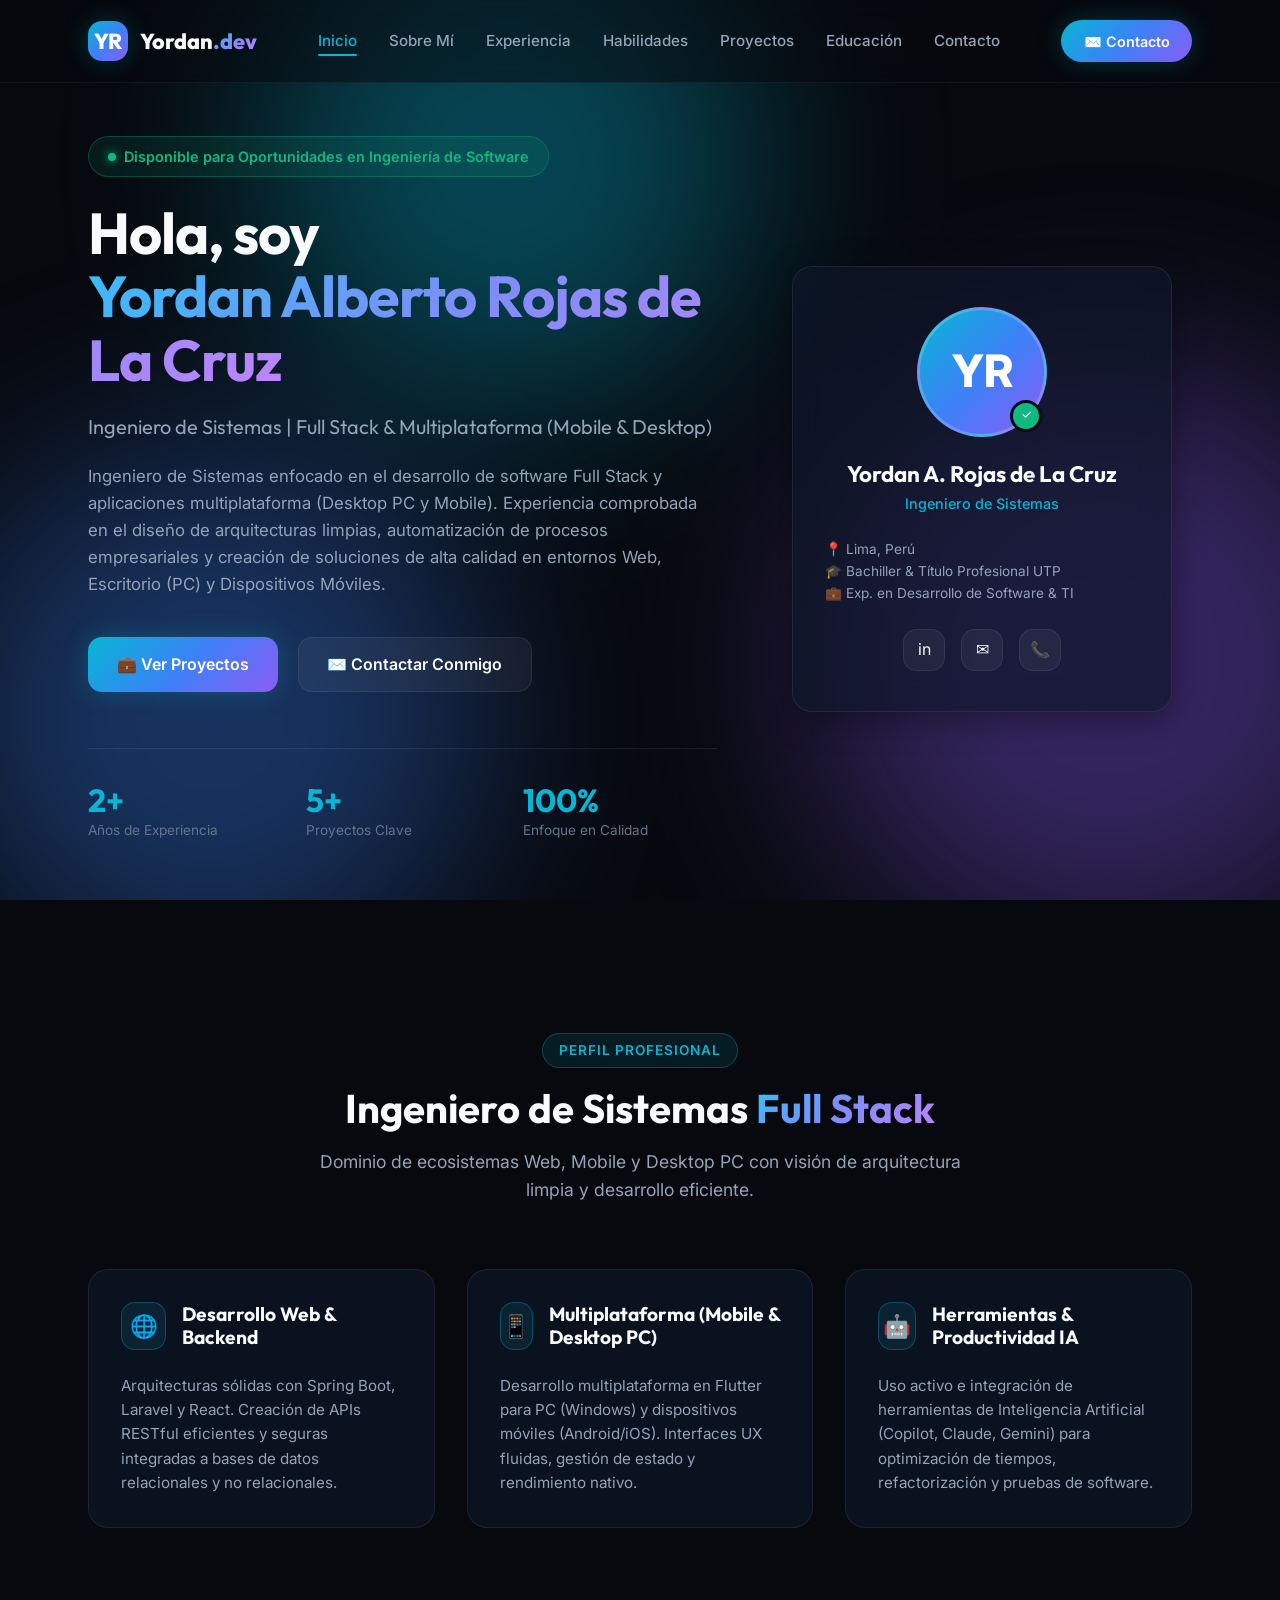
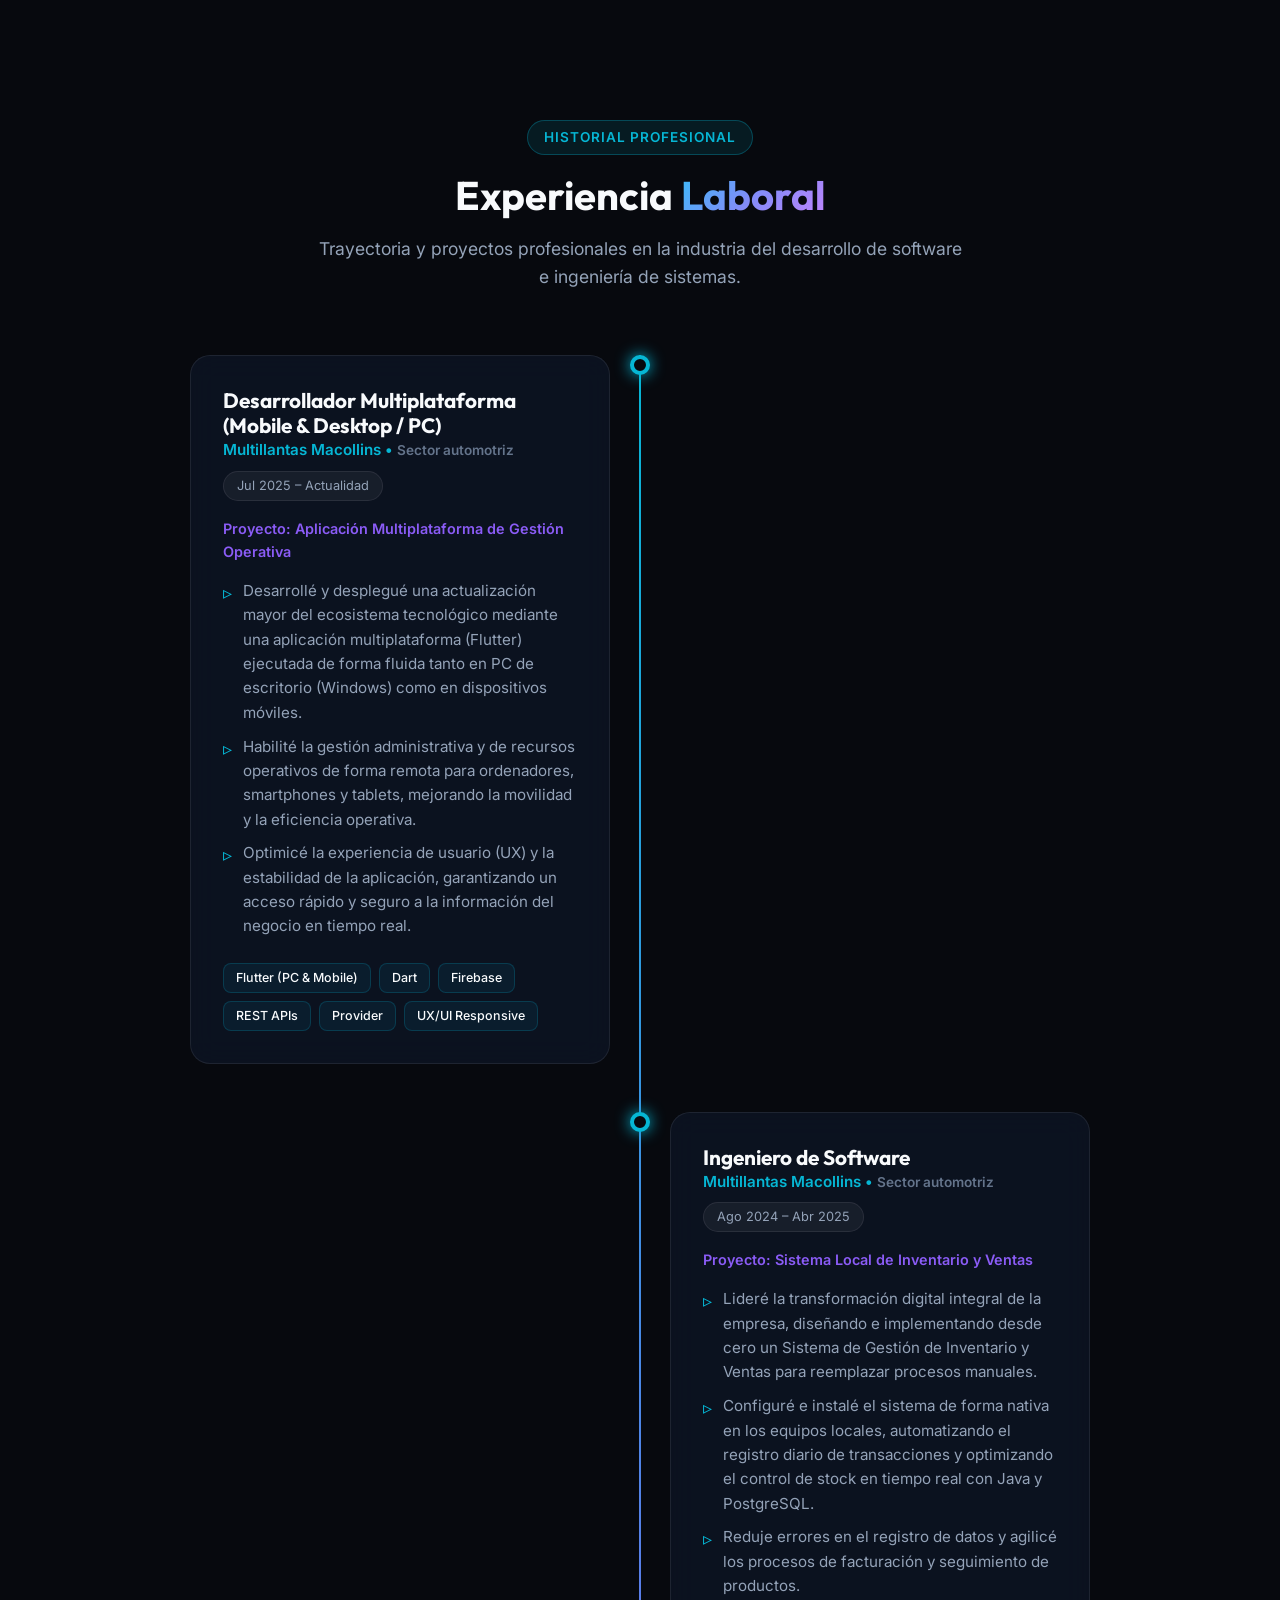
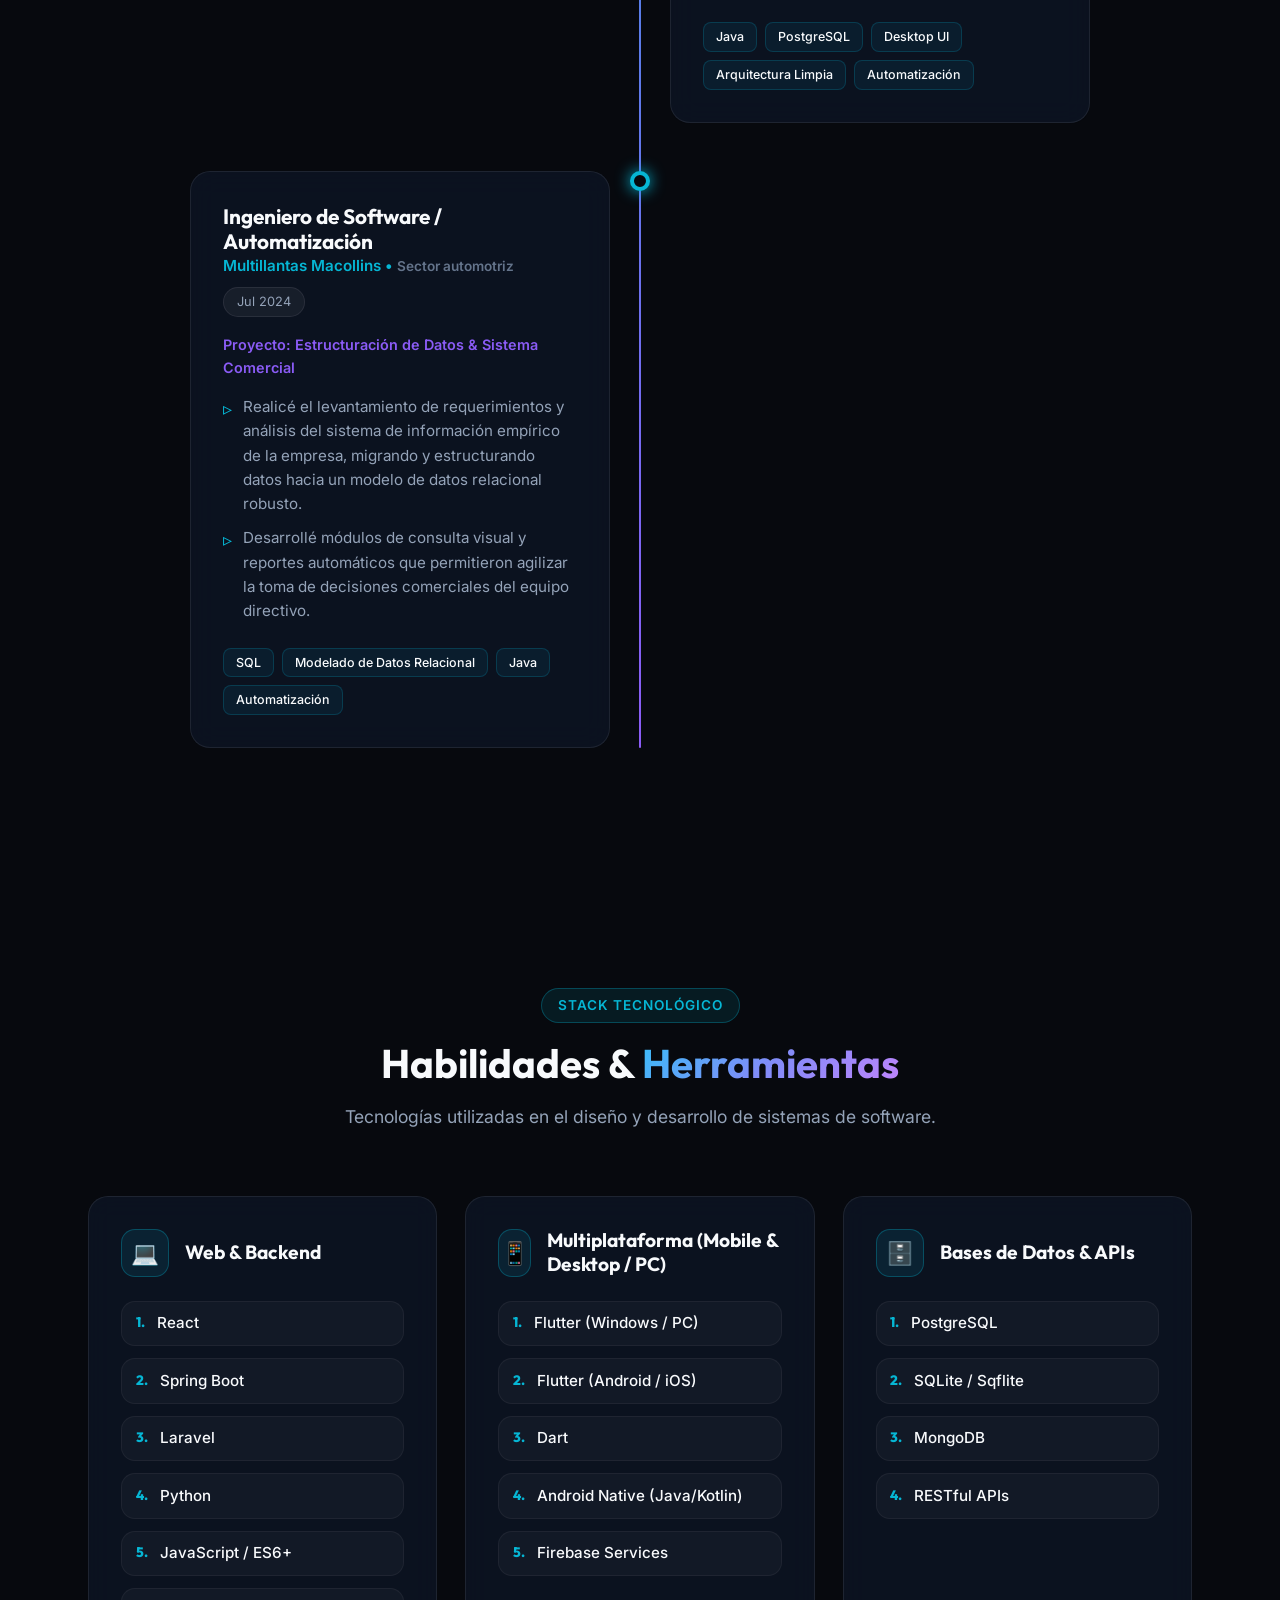
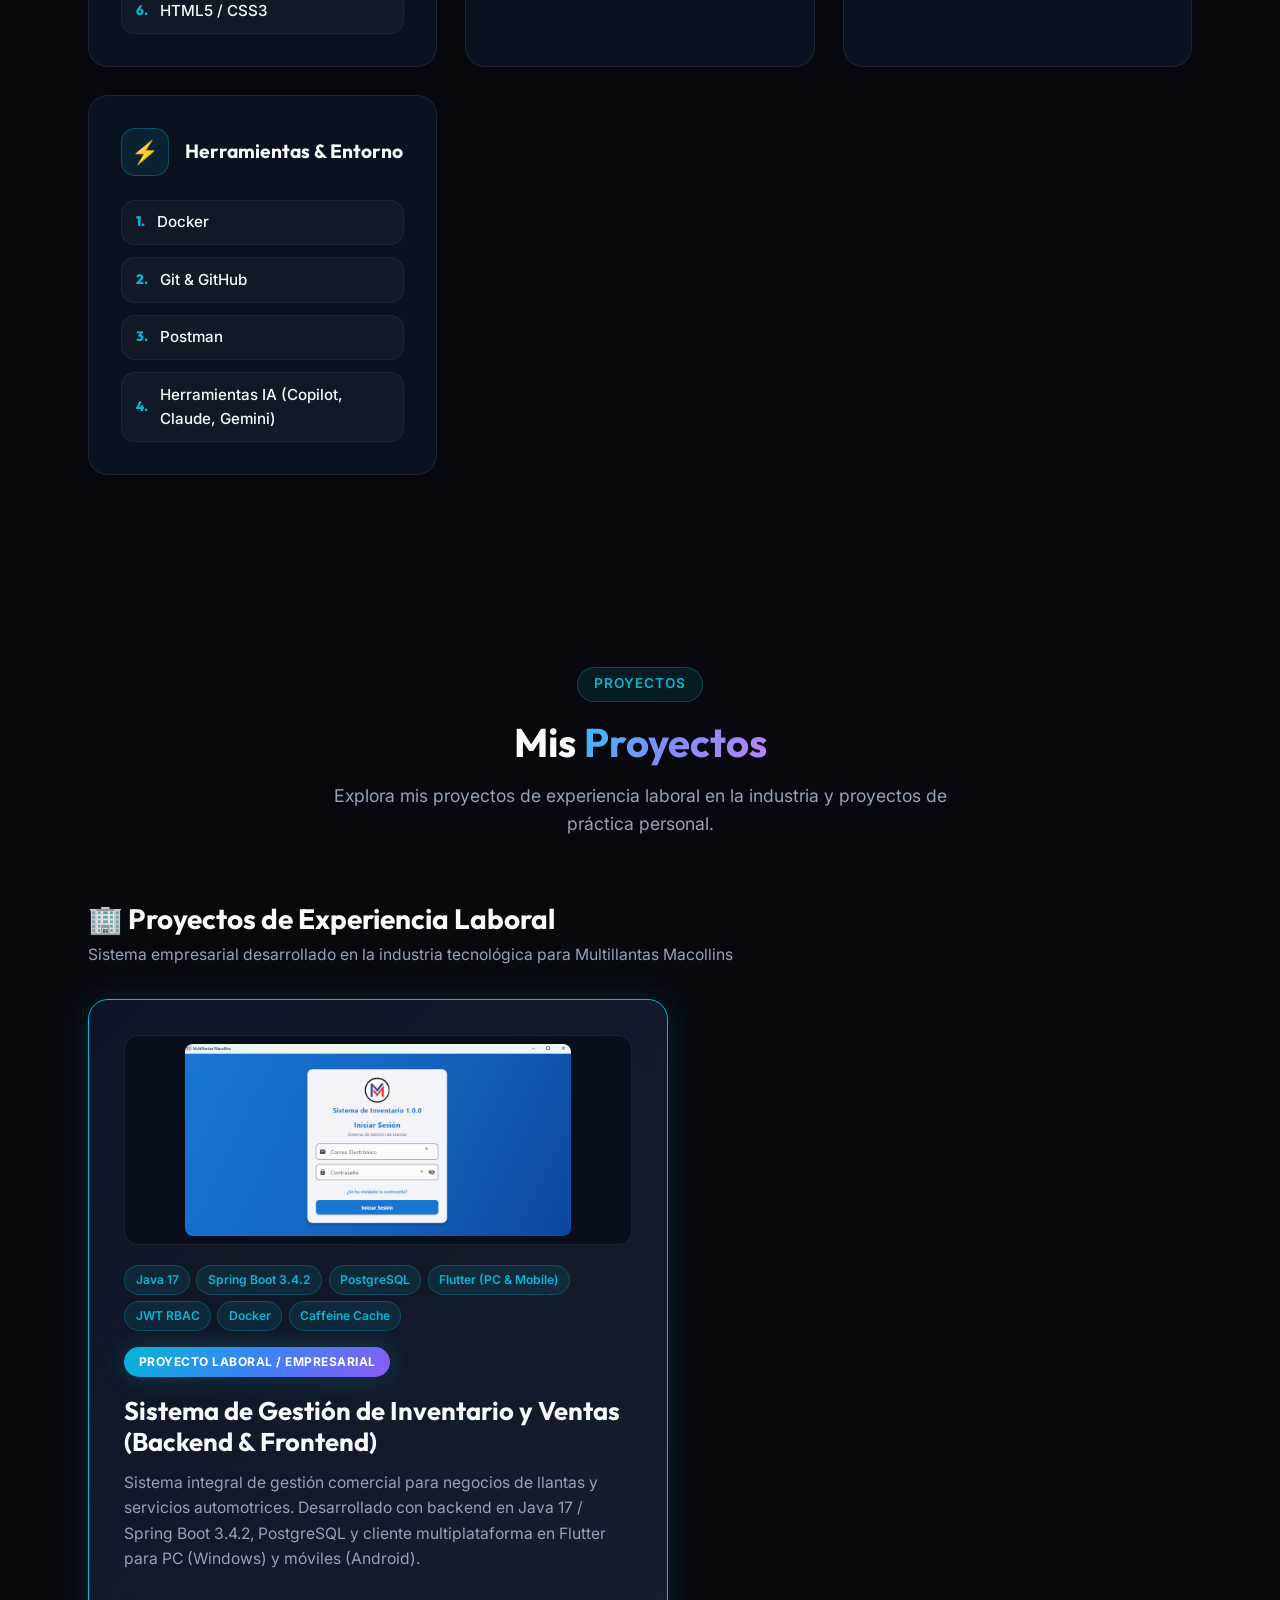
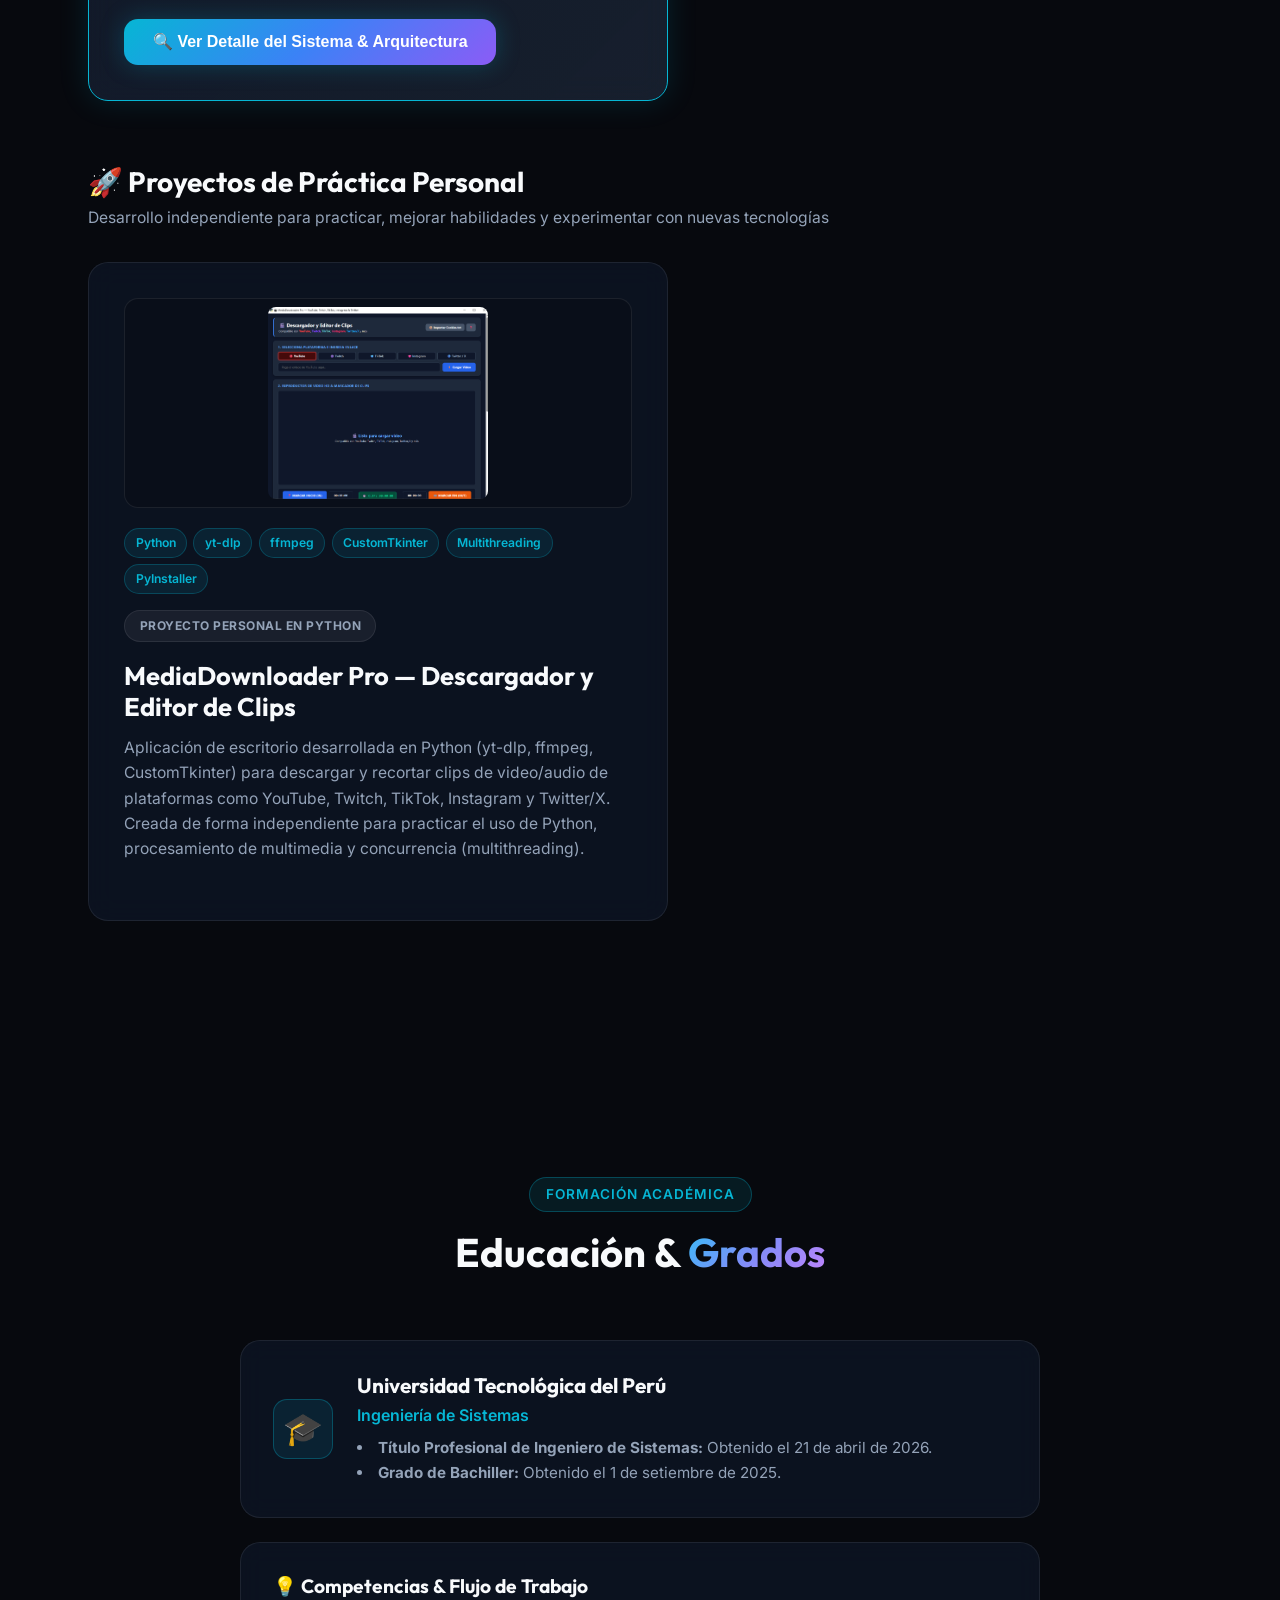
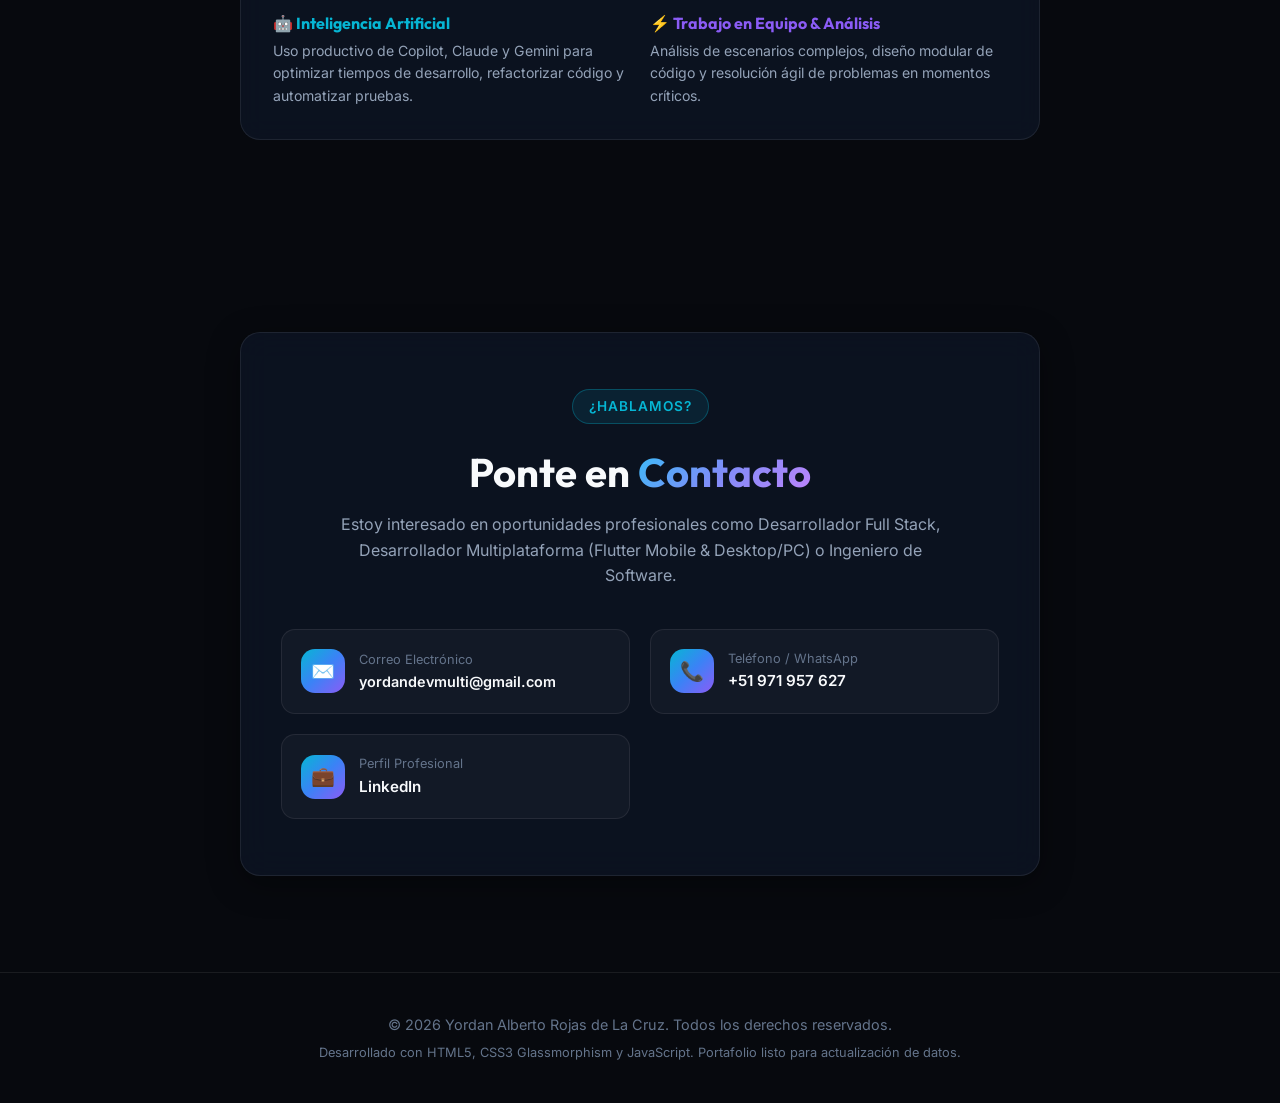
==== index.html @ 0dbc52a4 "Initial commit: Landing Page personal" ====
<!DOCTYPE html>
<html lang="es">
<head>
    <meta charset="UTF-8">
    <meta name="viewport" content="width=device-width, initial-scale=1.0">
    <title>Yordan Alberto Rojas de La Cruz | Ingeniero de Sistemas & Full Stack Multiplataforma</title>
    <meta name="description" content="Portafolio profesional de Yordan Alberto Rojas de La Cruz, Ingeniero de Sistemas especializado en desarrollo Web, Multiplataforma (Flutter PC & Mobile), Java/Spring Boot y React.">
    <meta name="keywords" content="Yordan Rojas, Ingeniero de Sistemas, Desarrollador Full Stack, Flutter Desktop, Flutter Mobile, Java, PostgreSQL, React, Perú">
    <meta name="author" content="Yordan Alberto Rojas de La Cruz">

    <!-- Open Graph SEO -->
    <meta property="og:title" content="Yordan Alberto Rojas de La Cruz | Portafolio Profesional">
    <meta property="og:description" content="Explora mis proyectos de desarrollo de software multiplataforma (Mobile & Desktop/PC) y sistemas web.">
    <meta property="og:type" content="website">

    <!-- Stylesheets & Fonts -->
    <link rel="stylesheet" href="css/styles.css">
</head>
<body>

    <!-- Ambient Glowing Background Orbs -->
    <div class="ambient-glow">
        <div class="glow-orb glow-orb-1"></div>
        <div class="glow-orb glow-orb-2"></div>
        <div class="glow-orb glow-orb-3"></div>
    </div>

    <!-- Navigation Header -->
    <nav class="navbar">
        <div class="container nav-container">
            <a href="#hero" class="logo">
                <div class="logo-badge">YR</div>
                <span>Yordan<span class="gradient-text">.dev</span></span>
            </a>

            <ul class="nav-links">
                <li><a href="#hero" class="nav-link active">Inicio</a></li>
                <li><a href="#about" class="nav-link">Sobre Mí</a></li>
                <li><a href="#experience" class="nav-link">Experiencia</a></li>
                <li><a href="#skills" class="nav-link">Habilidades</a></li>
                <li><a href="#projects" class="nav-link">Proyectos</a></li>
                <li><a href="#education" class="nav-link">Educación</a></li>
                <li><a href="#contact" class="nav-link">Contacto</a></li>
            </ul>

            <a href="#contact" class="nav-cta">
                ✉️ Contacto
            </a>

            <button class="nav-toggle" aria-label="Abrir Menú">☰</button>
        </div>
    </nav>

    <!-- HERO SECTION -->
    <section id="hero" class="hero">
        <div class="container hero-grid">
            <div class="hero-content">
                <div class="hero-badge">
                    <span class="pulse-dot"></span>
                    <span>Disponible para Oportunidades en Ingeniería de Software</span>
                </div>

                <h1 class="hero-title">
                    Hola, soy <br>
                    <span class="gradient-text" id="heroName">Yordan Alberto Rojas</span>
                </h1>

                <h2 class="hero-subtitle" id="heroTitle">
                    Ingeniero de Sistemas | Full Stack & Multiplataforma (Mobile & Desktop)
                </h2>

                <p id="heroAbout" style="color: var(--text-secondary); font-size: 1.05rem;">
                    Especializado en desarrollo Web, aplicaciones multiplataforma (Flutter PC & Móvil) y transformación digital.
                </p>

                <div class="hero-buttons">
                    <a href="#projects" class="btn btn-primary">
                        💼 Ver Proyectos
                    </a>
                    <a href="#contact" class="btn btn-secondary">
                        ✉️ Contactar Conmigo
                    </a>
                </div>

                <div class="hero-stats" id="heroStats">
                    <!-- Stats se renderizan dinámicamente con JS -->
                </div>
            </div>

            <div class="hero-visual">
                <div class="profile-card-glass">
                    <div class="avatar-wrapper">
                        <div class="avatar-img-placeholder">YR</div>
                        <div class="avatar-badge" title="Verificado">✓</div>
                    </div>
                    <h3>Yordan A. Rojas de La Cruz</h3>
                    <p>Ingeniero de Sistemas</p>
                    
                    <div style="font-size: 0.85rem; color: var(--text-secondary); margin-bottom: 1.5rem; text-align: left;">
                        📍 Lima, Perú<br>
                        🎓 Bachiller & Título Profesional UTP<br>
                        💼 Exp. en Desarrollo de Software & TI
                    </div>

                    <div class="social-links">
                        <a href="https://www.linkedin.com/in/yordan-rojas-de-la-cruz-15241015b" target="_blank" class="social-btn" title="LinkedIn">
                            in
                        </a>
                        <a href="mailto:yordandevmulti@gmail.com" class="social-btn" title="Enviar Email">
                            ✉
                        </a>
                        <a href="tel:+51971957627" class="social-btn" title="Llamar">
                            📞
                        </a>
                    </div>
                </div>
            </div>
        </div>
    </section>

    <!-- SOBRE MÍ SECTION -->
    <section id="about">
        <div class="container">
            <div class="section-header">
                <span class="section-tag">Perfil Profesional</span>
                <h2 class="section-title">Ingeniero de Sistemas <span class="gradient-text">Full Stack</span></h2>
                <p class="section-subtitle">
                    Dominio de ecosistemas Web, Mobile y Desktop PC con visión de arquitectura limpia y desarrollo eficiente.
                </p>
            </div>

            <div style="display: grid; grid-template-columns: repeat(auto-fit, minmax(300px, 1fr)); gap: 2rem; margin-top: 2rem;">
                <div class="skill-card">
                    <div class="skill-card-header">
                        <div class="skill-icon-box">🌐</div>
                        <h3>Desarrollo Web & Backend</h3>
                    </div>
                    <p style="color: var(--text-secondary); font-size: 0.95rem;">
                        Arquitecturas sólidas con Spring Boot, Laravel y React. Creación de APIs RESTful eficientes y seguras integradas a bases de datos relacionales y no relacionales.
                    </p>
                </div>

                <div class="skill-card">
                    <div class="skill-card-header">
                        <div class="skill-icon-box">📱</div>
                        <h3>Multiplataforma (Mobile & Desktop PC)</h3>
                    </div>
                    <p style="color: var(--text-secondary); font-size: 0.95rem;">
                        Desarrollo multiplataforma en Flutter para PC (Windows) y dispositivos móviles (Android/iOS). Interfaces UX fluidas, gestión de estado y rendimiento nativo.
                    </p>
                </div>

                <div class="skill-card">
                    <div class="skill-card-header">
                        <div class="skill-icon-box">🤖</div>
                        <h3>Herramientas & Productividad IA</h3>
                    </div>
                    <p style="color: var(--text-secondary); font-size: 0.95rem;">
                        Uso activo e integración de herramientas de Inteligencia Artificial (Copilot, Claude, Gemini) para optimización de tiempos, refactorización y pruebas de software.
                    </p>
                </div>
            </div>
        </div>
    </section>

    <!-- EXPERIENCIA LABORAL (TIMELINE) -->
    <section id="experience">
        <div class="container">
            <div class="section-header">
                <span class="section-tag">Historial Profesional</span>
                <h2 class="section-title">Experiencia <span class="gradient-text">Laboral</span></h2>
                <p class="section-subtitle">
                    Trayectoria y proyectos profesionales en la industria del desarrollo de software e ingeniería de sistemas.
                </p>
            </div>

            <div class="timeline" id="experienceTimeline">
                <!-- Se renderiza dinámicamente desde js/portfolio-data.js -->
            </div>
        </div>
    </section>

    <!-- HABILIDADES TÉCNICAS -->
    <section id="skills">
        <div class="container">
            <div class="section-header">
                <span class="section-tag">Stack Tecnológico</span>
                <h2 class="section-title">Habilidades & <span class="gradient-text">Herramientas</span></h2>
                <p class="section-subtitle">
                    Tecnologías utilizadas en el diseño y desarrollo de sistemas de software.
                </p>
            </div>

            <div class="skills-grid" id="skillsGrid">
                <!-- Se renderizan dinámicamente con JS -->
            </div>
        </div>
    </section>

    <!-- PROYECTOS SECTION -->
    <section id="projects">
        <div class="container">
            <div class="section-header">
                <span class="section-tag">Proyectos</span>
                <h2 class="section-title">Mis <span class="gradient-text">Proyectos</span></h2>
                <p class="section-subtitle">
                    Explora mis proyectos de experiencia laboral en la industria y proyectos de práctica personal.
                </p>
            </div>

            <div id="projectsContainer">
                <!-- Se renderizan dinámicamente proyectos Laborales y Personales por categoría con JS -->
            </div>
        </div>
    </section>

    <!-- EDUCACIÓN SECTION -->
    <section id="education">
        <div class="container">
            <div class="section-header">
                <span class="section-tag">Formación Académica</span>
                <h2 class="section-title">Educación & <span class="gradient-text">Grados</span></h2>
            </div>

            <div style="max-width: 800px; margin: 0 auto; display: flex; flex-direction: column; gap: 1.5rem;">
                <div class="skill-card" style="display: flex; gap: 1.5rem; align-items: center; flex-wrap: wrap;">
                    <div class="skill-icon-box" style="font-size: 2rem; width: 60px; height: 60px;">🎓</div>
                    <div style="flex: 1;">
                        <h3 style="font-size: 1.3rem; margin-bottom: 0.3rem;">Universidad Tecnológica del Perú</h3>
                        <div style="color: var(--accent-cyan); font-weight: 600; margin-bottom: 0.5rem;">Ingeniería de Sistemas</div>
                        <ul style="color: var(--text-secondary); font-size: 0.95rem; list-style-position: inside;">
                            <li><strong>Título Profesional de Ingeniero de Sistemas:</strong> Obtenido el 21 de abril de 2026.</li>
                            <li><strong>Grado de Bachiller:</strong> Obtenido el 1 de setiembre de 2025.</li>
                        </ul>
                    </div>
                </div>

                <div class="skill-card">
                    <h3 style="font-size: 1.2rem; margin-bottom: 1rem;">💡 Competencias & Flujo de Trabajo</h3>
                    <div style="display: grid; grid-template-columns: repeat(auto-fit, minmax(240px, 1fr)); gap: 1.25rem;">
                        <div>
                            <h4 style="color: var(--accent-cyan); margin-bottom: 0.4rem;">🤖 Inteligencia Artificial</h4>
                            <p style="font-size: 0.88rem; color: var(--text-secondary);">Uso productivo de Copilot, Claude y Gemini para optimizar tiempos de desarrollo, refactorizar código y automatizar pruebas.</p>
                        </div>
                        <div>
                            <h4 style="color: var(--accent-purple); margin-bottom: 0.4rem;">⚡ Trabajo en Equipo & Análisis</h4>
                            <p style="font-size: 0.88rem; color: var(--text-secondary);">Análisis de escenarios complejos, diseño modular de código y resolución ágil de problemas en momentos críticos.</p>
                        </div>
                    </div>
                </div>
            </div>
        </div>
    </section>

    <!-- CONTACTO SECTION -->
    <section id="contact">
        <div class="container">
            <div class="contact-card-glass">
                <span class="section-tag">¿Hablamos?</span>
                <h2 class="section-title" style="margin-top: 0.5rem;">Ponte en <span class="gradient-text">Contacto</span></h2>
                <p style="color: var(--text-secondary); max-width: 600px; margin: 1rem auto 0;">
                    Estoy interesado en oportunidades profesionales como Desarrollador Full Stack, Desarrollador Multiplataforma (Flutter Mobile & Desktop/PC) o Ingeniero de Software.
                </p>

                <div class="contact-links-grid">
                    <a href="mailto:yordandevmulti@gmail.com" class="contact-item-btn">
                        <div class="contact-icon-wrapper">✉️</div>
                        <div style="text-align: left; min-width: 0;">
                            <div style="font-size: 0.8rem; color: var(--text-muted);">Correo Electrónico</div>
                            <div style="font-size: 0.9rem; font-weight: 600; overflow: hidden; text-overflow: ellipsis; white-space: nowrap;">yordandevmulti@gmail.com</div>
                        </div>
                    </a>

                    <a href="tel:+51971957627" class="contact-item-btn">
                        <div class="contact-icon-wrapper">📞</div>
                        <div style="text-align: left; min-width: 0;">
                            <div style="font-size: 0.8rem; color: var(--text-muted);">Teléfono / WhatsApp</div>
                            <div style="font-size: 0.95rem; font-weight: 600;">+51 971 957 627</div>
                        </div>
                    </a>

                    <a href="https://www.linkedin.com/in/yordan-rojas-de-la-cruz-15241015b" target="_blank" class="contact-item-btn">
                        <div class="contact-icon-wrapper">💼</div>
                        <div style="text-align: left; min-width: 0;">
                            <div style="font-size: 0.8rem; color: var(--text-muted);">Perfil Profesional</div>
                            <div style="font-size: 0.95rem; font-weight: 600;">LinkedIn</div>
                        </div>
                    </a>
                </div>
            </div>
        </div>
    </section>

    <!-- FOOTER -->
    <footer class="footer">
        <div class="container">
            <p>© 2026 Yordan Alberto Rojas de La Cruz. Todos los derechos reservados.</p>
            <p style="font-size: 0.8rem; margin-top: 0.4rem; color: var(--text-muted);">
                Desarrollado con HTML5, CSS3 Glassmorphism y JavaScript. Portafolio listo para actualización de datos.
            </p>
        </div>
    </footer>


    <!-- MODAL DE DETALLE TÉCNICO & ARQUITECTURA DEL PROYECTO LABORAL -->
    <div class="demo-overlay" id="projectDetailOverlay">
        <div class="demo-modal-container" style="max-width: 1150px;">
            <div class="demo-modal-header">
                <div class="demo-modal-title">
                    <span style="font-size: 1.5rem;">🛞</span>
                    <div>
                        <h3>Multillantas Macollins — Sistema de Inventario y Ventas</h3>
                        <div style="font-size: 0.8rem; color: var(--text-secondary);">Backend Java 17 / Spring Boot 3.4.2 & Cliente Multiplataforma Flutter (PC & Mobile)</div>
                    </div>
                </div>
                <button class="demo-close-btn" onclick="closeProjectDetailModal()" title="Cerrar Detalle">✕</button>
            </div>

            <div class="demo-modal-body" style="gap: 2rem;">
                <!-- Imagen Principal del Dashboard del Sistema -->
                <div style="border-radius: var(--radius-md); overflow: hidden; border: 1px solid var(--border-color-glow); height: 380px; background: rgba(10, 15, 26, 0.95); display: flex; align-items: center; justify-content: center; padding: 0.5rem;">
                    <img src="img/llantas-dashboard.png" alt="Catálogo de Productos y Dashboard Multillantas Macollins" style="max-width: 100%; max-height: 100%; width: auto; height: auto; object-fit: contain; border-radius: var(--radius-sm);">
                </div>

                <div style="display: grid; grid-template-columns: repeat(auto-fit, minmax(320px, 1fr)); gap: 1.5rem;">
                    <!-- Columna Backend -->
                    <div style="background: rgba(30, 41, 59, 0.4); border: 1px solid var(--border-color); padding: 1.5rem; border-radius: var(--radius-md);">
                        <h4 style="color: var(--accent-cyan); font-size: 1.15rem; margin-bottom: 0.75rem; display: flex; align-items: center; gap: 0.5rem;">
                            ⚙️ Backend REST API (Java 17 & Spring Boot 3.4.2)
                        </h4>
                        <ul style="color: var(--text-secondary); font-size: 0.9rem; display: flex; flex-direction: column; gap: 0.6rem; list-style-position: inside;">
                            <li><strong>Arquitectura en Capas:</strong> Controller, Service (@Transactional), Repository (JpaRepository), Models JPA y DTOs seguros.</li>
                            <li><strong>Seguridad & RBAC:</strong> JWT Access/Refresh Tokens, BCrypt, StrictHttpFirewall y matriz de roles (DUEÑO, ADMIN, ALMACENERO, VENDEDOR).</li>
                            <li><strong>Caché & Performance:</strong> Caffeine Cache en memoria para catálogos de alto tráfico.</li>
                            <li><strong>Servicios Integrados:</strong> Impresión de reportes PDF en tiempo real (OpenPDF), generación de QR (ZXing) y notificaciones Firebase Admin SDK.</li>
                        </ul>
                    </div>

                    <!-- Columna Frontend -->
                    <div style="background: rgba(30, 41, 59, 0.4); border: 1px solid var(--border-color); padding: 1.5rem; border-radius: var(--radius-md);">
                        <h4 style="color: var(--accent-purple); font-size: 1.15rem; margin-bottom: 0.75rem; display: flex; align-items: center; gap: 0.5rem;">
                            📱 Cliente Multiplataforma (Flutter PC Desktop & Android)
                        </h4>
                        <ul style="color: var(--text-secondary); font-size: 0.9rem; display: flex; flex-direction: column; gap: 0.6rem; list-style-position: inside;">
                            <li><strong>Gestión Offline Sync:</strong> OfflineHttpClient & SyncService para registrar transacciones sin conexión y sincronizar en segundo plano.</li>
                            <li><strong>Seguridad en Cliente:</strong> Encriptación AES-256 con FlutterSecureStorage para tokens JWT.</li>
                            <li><strong>Auto Logout:</strong> SessionTimeoutWrapper para cierre automático por inactividad.</li>
                            <li><strong>Soporte Desktop PC:</strong> WindowManager configurado para pantalla inicial estandarizada de 1280x720 en Windows PC.</li>
                        </ul>
                    </div>
                </div>
            </div>
        </div>
    </div>

    <!-- Scripts -->
    <script src="js/portfolio-data.js"></script>
    <script src="js/app.js"></script>
</body>
</html>
---- css/styles.css ----
/* ==========================================================================
   PORTFOLIO DESIGN SYSTEM & STYLES - YORDAN ROJAS DE LA CRUZ
   Estética: Dark Glassmorphic Premium, Neon Cyan/Blue Accents, Dynamic Micro-animations
   ========================================================================== */

@import url('https://fonts.googleapis.com/css2?family=Inter:wght@300;400;500;600;700&family=Outfit:wght@400;500;600;700;800&display=swap');

:root {
    /* Color Palette */
    --bg-dark: #07090E;
    --bg-card: rgba(15, 23, 42, 0.65);
    --bg-card-hover: rgba(30, 41, 59, 0.8);
    --bg-modal: #0F172A;
    --border-color: rgba(255, 255, 255, 0.08);
    --border-color-glow: rgba(6, 182, 212, 0.4);

    --text-primary: #F8FAFC;
    --text-secondary: #94A3B8;
    --text-muted: #64748B;

    --accent-cyan: #06B6D4;
    --accent-blue: #3B82F6;
    --accent-purple: #8B5CF6;
    --accent-emerald: #10B981;
    --accent-amber: #F59E0B;
    --accent-rose: #EF4444;

    --gradient-primary: linear-gradient(135deg, #06B6D4 0%, #3B82F6 50%, #8B5CF6 100%);
    --gradient-text: linear-gradient(135deg, #38BDF8 0%, #818CF8 50%, #C084FC 100%);
    --gradient-card: linear-gradient(180deg, rgba(30, 41, 59, 0.4) 0%, rgba(15, 23, 42, 0.6) 100%);
    --gradient-glow: radial-gradient(circle, rgba(6, 182, 212, 0.15) 0%, rgba(0, 0, 0, 0) 70%);

    --shadow-glass: 0 8px 32px 0 rgba(0, 0, 0, 0.37);
    --shadow-glow: 0 0 25px rgba(6, 182, 212, 0.25);

    --radius-sm: 8px;
    --radius-md: 14px;
    --radius-lg: 20px;
    --radius-full: 9999px;

    --font-heading: 'Outfit', sans-serif;
    --font-body: 'Inter', sans-serif;

    --transition-fast: 0.2s ease;
    --transition-normal: 0.3s cubic-bezier(0.4, 0, 0.2, 1);
}

/* Reset & Global Base */
*, *::before, *::after {
    box-sizing: border-box;
    margin: 0;
    padding: 0;
}

html {
    scroll-behavior: smooth;
    font-size: 16px;
}

body {
    background-color: var(--bg-dark);
    color: var(--text-primary);
    font-family: var(--font-body);
    line-height: 1.6;
    overflow-x: hidden;
    position: relative;
}

/* Background Ambient Orbs */
.ambient-glow {
    position: fixed;
    top: 0;
    left: 0;
    width: 100vw;
    height: 100vh;
    pointer-events: none;
    z-index: -1;
    overflow: hidden;
}

.glow-orb {
    position: absolute;
    border-radius: 50%;
    filter: blur(100px);
    opacity: 0.35;
    animation: floatOrb 18s ease-in-out infinite alternate;
}

.glow-orb-1 {
    top: -10%;
    left: 20%;
    width: 500px;
    height: 500px;
    background: var(--accent-cyan);
}

.glow-orb-2 {
    top: 40%;
    right: -10%;
    width: 600px;
    height: 600px;
    background: var(--accent-purple);
    animation-delay: -5s;
}

.glow-orb-3 {
    bottom: -10%;
    left: -5%;
    width: 550px;
    height: 550px;
    background: var(--accent-blue);
    animation-delay: -10s;
}

@keyframes floatOrb {
    0% { transform: translate(0, 0) scale(1); }
    50% { transform: translate(40px, 60px) scale(1.1); }
    100% { transform: translate(-30px, -40px) scale(0.95); }
}

/* Typography Helpers */
h1, h2, h3, h4, h5, h6 {
    font-family: var(--font-heading);
    font-weight: 700;
    line-height: 1.2;
    color: var(--text-primary);
}

.gradient-text {
    background: var(--gradient-text);
    -webkit-background-clip: text;
    -webkit-text-fill-color: transparent;
    background-clip: text;
}

/* Container & Layout */
.container {
    width: 90%;
    max-width: 1200px;
    margin: 0 auto;
    padding: 0 1.5rem;
}

section {
    padding: 6rem 0;
    position: relative;
}

.section-header {
    text-align: center;
    margin-bottom: 4rem;
}

.section-tag {
    display: inline-flex;
    align-items: center;
    gap: 0.5rem;
    padding: 0.35rem 1rem;
    border-radius: var(--radius-full);
    background: rgba(6, 182, 212, 0.1);
    border: 1px solid rgba(6, 182, 212, 0.3);
    color: var(--accent-cyan);
    font-size: 0.85rem;
    font-weight: 600;
    text-transform: uppercase;
    letter-spacing: 1px;
    margin-bottom: 1rem;
}

.section-title {
    font-size: 2.5rem;
    margin-bottom: 1rem;
}

.section-subtitle {
    color: var(--text-secondary);
    font-size: 1.1rem;
    max-width: 650px;
    margin: 0 auto;
}

/* Header & Navigation Bar */
.navbar {
    position: fixed;
    top: 0;
    left: 0;
    width: 100%;
    z-index: 1000;
    padding: 1.25rem 0;
    transition: var(--transition-normal);
    background: rgba(7, 9, 14, 0.5);
    backdrop-filter: blur(12px);
    -webkit-backdrop-filter: blur(12px);
    border-bottom: 1px solid rgba(255, 255, 255, 0.05);
}

.navbar.scrolled {
    padding: 0.85rem 0;
    background: rgba(7, 9, 14, 0.9);
    border-bottom-color: var(--border-color-glow);
    box-shadow: 0 4px 20px rgba(0, 0, 0, 0.4);
}

.nav-container {
    display: flex;
    justify-content: space-between;
    align-items: center;
}

.logo {
    display: flex;
    align-items: center;
    gap: 0.75rem;
    text-decoration: none;
    font-family: var(--font-heading);
    font-weight: 800;
    font-size: 1.35rem;
    color: var(--text-primary);
}

.logo-badge {
    width: 40px;
    height: 40px;
    border-radius: var(--radius-md);
    background: var(--gradient-primary);
    display: flex;
    align-items: center;
    justify-content: center;
    color: #fff;
    font-weight: 800;
    box-shadow: var(--shadow-glow);
}

.nav-links {
    display: flex;
    gap: 2rem;
    list-style: none;
    align-items: center;
}

.nav-link {
    color: var(--text-secondary);
    text-decoration: none;
    font-weight: 500;
    font-size: 0.95rem;
    transition: var(--transition-fast);
    position: relative;
}

.nav-link:hover, .nav-link.active {
    color: var(--accent-cyan);
}

.nav-link::after {
    content: '';
    position: absolute;
    bottom: -6px;
    left: 0;
    width: 0;
    height: 2px;
    background: var(--accent-cyan);
    transition: var(--transition-fast);
    border-radius: var(--radius-full);
}

.nav-link:hover::after, .nav-link.active::after {
    width: 100%;
}

.nav-cta {
    padding: 0.6rem 1.4rem;
    border-radius: var(--radius-full);
    background: var(--gradient-primary);
    color: #fff;
    font-weight: 600;
    font-size: 0.9rem;
    text-decoration: none;
    box-shadow: var(--shadow-glow);
    transition: var(--transition-normal);
}

.nav-cta:hover {
    transform: translateY(-2px);
    box-shadow: 0 0 30px rgba(6, 182, 212, 0.45);
}

.nav-toggle {
    display: none;
    background: none;
    border: none;
    color: var(--text-primary);
    font-size: 1.5rem;
    cursor: pointer;
}

/* HERO SECTION */
.hero {
    min-height: 100vh;
    padding-top: 8.5rem;
    display: flex;
    align-items: center;
}

.hero-grid {
    display: grid;
    grid-template-columns: 1.2fr 0.8fr;
    gap: 3.5rem;
    align-items: center;
}

.hero-content {
    display: flex;
    flex-direction: column;
    gap: 1.5rem;
}

.hero-badge {
    display: inline-flex;
    align-items: center;
    gap: 0.5rem;
    padding: 0.5rem 1.2rem;
    border-radius: var(--radius-full);
    background: rgba(16, 185, 129, 0.1);
    border: 1px solid rgba(16, 185, 129, 0.3);
    color: var(--accent-emerald);
    font-size: 0.9rem;
    font-weight: 600;
    width: fit-content;
}

.pulse-dot {
    width: 8px;
    height: 8px;
    border-radius: 50%;
    background: var(--accent-emerald);
    box-shadow: 0 0 10px var(--accent-emerald);
    animation: pulse 2s infinite;
}

@keyframes pulse {
    0% { transform: scale(0.95); opacity: 0.7; }
    50% { transform: scale(1.3); opacity: 1; }
    100% { transform: scale(0.95); opacity: 0.7; }
}

.hero-title {
    font-size: 3.6rem;
    line-height: 1.1;
    letter-spacing: -1px;
}

.hero-subtitle {
    font-size: 1.25rem;
    color: var(--text-secondary);
    font-weight: 400;
}

.hero-buttons {
    display: flex;
    gap: 1.25rem;
    margin-top: 1rem;
    flex-wrap: wrap;
}

.btn {
    display: inline-flex;
    align-items: center;
    gap: 0.6rem;
    padding: 0.85rem 1.8rem;
    border-radius: var(--radius-md);
    font-weight: 600;
    font-size: 1rem;
    text-decoration: none;
    cursor: pointer;
    transition: var(--transition-normal);
    border: none;
}

.btn-primary {
    background: var(--gradient-primary);
    color: #fff;
    box-shadow: var(--shadow-glow);
}

.btn-primary:hover {
    transform: translateY(-3px);
    box-shadow: 0 0 35px rgba(6, 182, 212, 0.5);
}

.btn-secondary {
    background: rgba(255, 255, 255, 0.05);
    color: var(--text-primary);
    border: 1px solid var(--border-color);
    backdrop-filter: blur(10px);
}

.btn-secondary:hover {
    background: rgba(255, 255, 255, 0.1);
    border-color: var(--accent-cyan);
    color: var(--accent-cyan);
    transform: translateY(-3px);
}

.hero-stats {
    display: grid;
    grid-template-columns: repeat(3, 1fr);
    gap: 1.5rem;
    margin-top: 2rem;
    padding-top: 2rem;
    border-top: 1px solid var(--border-color);
}

.stat-item h3 {
    font-size: 2rem;
    color: var(--accent-cyan);
}

.stat-item p {
    font-size: 0.85rem;
    color: var(--text-muted);
}

.hero-visual {
    position: relative;
    display: flex;
    justify-content: center;
    align-items: center;
}

.profile-card-glass {
    position: relative;
    width: 100%;
    max-width: 380px;
    padding: 2.5rem 2rem;
    background: var(--bg-card);
    border: 1px solid var(--border-color);
    backdrop-filter: blur(16px);
    border-radius: var(--radius-lg);
    box-shadow: var(--shadow-glass);
    text-align: center;
    transition: var(--transition-normal);
}

.profile-card-glass:hover {
    border-color: var(--border-color-glow);
    transform: translateY(-5px);
    box-shadow: var(--shadow-glow);
}

.avatar-wrapper {
    position: relative;
    width: 130px;
    height: 130px;
    margin: 0 auto 1.5rem;
}

.avatar-img-placeholder {
    width: 100%;
    height: 100%;
    border-radius: 50%;
    background: var(--gradient-primary);
    display: flex;
    align-items: center;
    justify-content: center;
    font-size: 2.8rem;
    color: #fff;
    font-weight: 800;
    border: 3px solid rgba(255, 255, 255, 0.2);
}

.avatar-badge {
    position: absolute;
    bottom: 5px;
    right: 5px;
    width: 32px;
    height: 32px;
    background: var(--accent-emerald);
    border-radius: 50%;
    display: flex;
    align-items: center;
    justify-content: center;
    border: 3px solid var(--bg-dark);
    color: #fff;
    font-size: 0.8rem;
}

.profile-card-glass h3 {
    font-size: 1.4rem;
    margin-bottom: 0.3rem;
}

.profile-card-glass p {
    color: var(--accent-cyan);
    font-size: 0.9rem;
    font-weight: 500;
    margin-bottom: 1.5rem;
}

.social-links {
    display: flex;
    justify-content: center;
    gap: 1rem;
}

.social-btn {
    width: 42px;
    height: 42px;
    border-radius: var(--radius-md);
    background: rgba(255, 255, 255, 0.05);
    border: 1px solid var(--border-color);
    display: flex;
    align-items: center;
    justify-content: center;
    color: var(--text-primary);
    text-decoration: none;
    transition: var(--transition-fast);
}

.social-btn:hover {
    background: var(--gradient-primary);
    color: #fff;
    border-color: transparent;
    transform: translateY(-3px);
}

/* WORK EXPERIENCE (TIMELINE) */
.timeline {
    position: relative;
    max-width: 900px;
    margin: 0 auto;
}

.timeline::before {
    content: '';
    position: absolute;
    left: 20px;
    top: 0;
    bottom: 0;
    width: 2px;
    background: linear-gradient(180deg, var(--accent-cyan) 0%, var(--accent-purple) 100%);
    border-radius: var(--radius-full);
}

@media (min-width: 768px) {
    .timeline::before {
        left: 50%;
        transform: translateX(-50%);
    }
}

.timeline-item {
    position: relative;
    margin-bottom: 3rem;
}

.timeline-dot {
    position: absolute;
    left: 11px;
    top: 0;
    width: 20px;
    height: 20px;
    border-radius: 50%;
    background: var(--bg-dark);
    border: 4px solid var(--accent-cyan);
    box-shadow: 0 0 15px var(--accent-cyan);
    z-index: 2;
}

@media (min-width: 768px) {
    .timeline-dot {
        left: 50%;
        transform: translateX(-50%);
    }
}

.timeline-content {
    margin-left: 50px;
    background: var(--bg-card);
    border: 1px solid var(--border-color);
    backdrop-filter: blur(14px);
    border-radius: var(--radius-lg);
    padding: 2rem;
    transition: var(--transition-normal);
}

.timeline-content:hover {
    border-color: var(--border-color-glow);
    transform: translateY(-4px);
    box-shadow: var(--shadow-glass);
}

@media (min-width: 768px) {
    .timeline-item:nth-child(odd) .timeline-content {
        margin-left: 0;
        margin-right: calc(50% + 30px);
    }
    .timeline-item:nth-child(even) .timeline-content {
        margin-left: calc(50% + 30px);
        margin-right: 0;
    }
}

.timeline-header {
    display: flex;
    justify-content: space-between;
    align-items: flex-start;
    flex-wrap: wrap;
    gap: 0.5rem;
    margin-bottom: 1rem;
}

.timeline-role {
    font-size: 1.3rem;
    color: var(--text-primary);
}

.timeline-company {
    font-size: 0.95rem;
    color: var(--accent-cyan);
    font-weight: 600;
}

.timeline-period {
    padding: 0.25rem 0.8rem;
    border-radius: var(--radius-full);
    background: rgba(255, 255, 255, 0.05);
    border: 1px solid var(--border-color);
    font-size: 0.8rem;
    color: var(--text-secondary);
}

.timeline-project {
    font-size: 0.9rem;
    color: var(--accent-purple);
    font-weight: 600;
    margin-bottom: 1rem;
}

.timeline-list {
    list-style: none;
    display: flex;
    flex-direction: column;
    gap: 0.6rem;
    margin-bottom: 1.5rem;
}

.timeline-list li {
    position: relative;
    padding-left: 1.25rem;
    font-size: 0.95rem;
    color: var(--text-secondary);
}

.timeline-list li::before {
    content: '▹';
    position: absolute;
    left: 0;
    color: var(--accent-cyan);
    font-size: 1.1rem;
}

.tech-tags {
    display: flex;
    flex-wrap: wrap;
    gap: 0.5rem;
}

.tech-tag {
    padding: 0.25rem 0.75rem;
    border-radius: var(--radius-sm);
    background: rgba(6, 182, 212, 0.08);
    border: 1px solid rgba(6, 182, 212, 0.2);
    font-size: 0.78rem;
    color: var(--text-primary);
    font-weight: 500;
}

/* SKILLS SECTION */
.skills-grid {
    display: grid;
    grid-template-columns: repeat(auto-fit, minmax(260px, 1fr));
    gap: 1.75rem;
}

.skill-card {
    background: var(--bg-card);
    border: 1px solid var(--border-color);
    backdrop-filter: blur(12px);
    border-radius: var(--radius-lg);
    padding: 2rem;
    transition: var(--transition-normal);
}

.skill-card:hover {
    border-color: var(--border-color-glow);
    transform: translateY(-5px);
    box-shadow: var(--shadow-glass);
}

.skill-card-header {
    display: flex;
    align-items: center;
    gap: 1rem;
    margin-bottom: 1.5rem;
}

.skill-icon-box {
    width: 48px;
    height: 48px;
    border-radius: var(--radius-md);
    background: rgba(6, 182, 212, 0.1);
    border: 1px solid rgba(6, 182, 212, 0.3);
    display: flex;
    align-items: center;
    justify-content: center;
    color: var(--accent-cyan);
    font-size: 1.4rem;
}

.skill-card-header h3 {
    font-size: 1.2rem;
}

.skill-enum-list {
    list-style: none;
    display: flex;
    flex-direction: column;
    gap: 0.75rem;
}

.skill-enum-item {
    display: flex;
    align-items: center;
    gap: 0.75rem;
    padding: 0.6rem 0.85rem;
    border-radius: var(--radius-md);
    background: rgba(255, 255, 255, 0.03);
    border: 1px solid rgba(255, 255, 255, 0.05);
    transition: var(--transition-fast);
}

.skill-enum-item:hover {
    background: rgba(6, 182, 212, 0.08);
    border-color: rgba(6, 182, 212, 0.3);
    transform: translateX(4px);
}

.skill-enum-num {
    font-weight: 800;
    font-size: 0.85rem;
    color: var(--accent-cyan);
    font-family: var(--font-heading);
}

.skill-enum-name {
    font-size: 0.95rem;
    font-weight: 500;
    color: var(--text-primary);
}

.projects-grid {
    display: grid;
    grid-template-columns: repeat(auto-fill, minmax(320px, 580px));
    gap: 2rem;
    justify-content: start;
}

.project-card {
    background: var(--bg-card);
    border: 1px solid var(--border-color);
    backdrop-filter: blur(14px);
    border-radius: var(--radius-lg);
    padding: 2.2rem;
    display: flex;
    flex-direction: column;
    justify-content: space-between;
    transition: var(--transition-normal);
    position: relative;
    overflow: hidden;
    max-width: 580px;
    width: 100%;
}

.project-card.featured {
    border-color: var(--accent-cyan);
    box-shadow: 0 0 30px rgba(6, 182, 212, 0.15);
    background: linear-gradient(135deg, rgba(15, 23, 42, 0.85) 0%, rgba(30, 41, 59, 0.7) 100%);
}

.project-card:hover {
    border-color: var(--border-color-glow);
    transform: translateY(-5px);
}

.project-badge {
    display: inline-flex;
    align-items: center;
    gap: 0.4rem;
    padding: 0.35rem 0.9rem;
    border-radius: var(--radius-full);
    font-size: 0.75rem;
    font-weight: 700;
    letter-spacing: 0.5px;
    margin-bottom: 1.2rem;
    width: fit-content;
}

.project-badge.highlight {
    background: var(--gradient-primary);
    color: #fff;
    box-shadow: var(--shadow-glow);
}

.project-badge.standard {
    background: rgba(255, 255, 255, 0.06);
    color: var(--text-secondary);
    border: 1px solid var(--border-color);
}

.project-title {
    font-size: 1.6rem;
    margin-bottom: 0.8rem;
}

.project-desc {
    color: var(--text-secondary);
    font-size: 0.98rem;
    margin-bottom: 1.5rem;
}

.project-notice {
    background: rgba(245, 158, 11, 0.08);
    border: 1px solid rgba(245, 158, 11, 0.25);
    border-radius: var(--radius-md);
    padding: 0.9rem 1.1rem;
    font-size: 0.85rem;
    color: #FCD34D;
    margin-bottom: 1.5rem;
    display: flex;
    gap: 0.6rem;
    align-items: flex-start;
}

.project-card-img-wrapper {
    position: relative;
    width: 100%;
    height: 210px;
    border-radius: var(--radius-md);
    overflow: hidden;
    margin-bottom: 1.25rem;
    border: 1px solid var(--border-color);
    background: rgba(10, 15, 26, 0.95);
    display: flex;
    align-items: center;
    justify-content: center;
    padding: 0.5rem;
}

.project-card-img {
    max-width: 100%;
    max-height: 100%;
    width: auto;
    height: auto;
    object-fit: contain;
    border-radius: var(--radius-sm);
    transition: transform 0.4s ease;
}

.project-card:hover .project-card-img {
    transform: scale(1.03);
}

.project-tech-badges-inline {
    display: flex;
    flex-wrap: wrap;
    gap: 0.4rem;
    margin-bottom: 1rem;
}

.tech-badge-mini {
    padding: 0.25rem 0.65rem;
    border-radius: var(--radius-full);
    background: rgba(6, 182, 212, 0.1);
    border: 1px solid rgba(6, 182, 212, 0.25);
    color: var(--accent-cyan);
    font-size: 0.76rem;
    font-weight: 600;
}

.project-actions {
    margin-top: auto;
    display: flex;
    gap: 1rem;
    flex-wrap: wrap;
}

/* INTERACTIVE DEMO MODAL & CONTAINER */
.demo-overlay {
    position: fixed;
    top: 0;
    left: 0;
    width: 100vw;
    height: 100vh;
    background: rgba(7, 9, 14, 0.85);
    backdrop-filter: blur(16px);
    z-index: 2000;
    display: flex;
    align-items: center;
    justify-content: center;
    padding: 1.5rem;
    opacity: 0;
    pointer-events: none;
    transition: opacity 0.3s ease;
}

.demo-overlay.active {
    opacity: 1;
    pointer-events: auto;
}

.demo-modal-container {
    width: 100%;
    max-width: 1100px;
    height: 90vh;
    background: var(--bg-modal);
    border: 1px solid var(--border-color-glow);
    border-radius: var(--radius-lg);
    box-shadow: 0 0 50px rgba(6, 182, 212, 0.3);
    display: flex;
    flex-direction: column;
    overflow: hidden;
    transform: scale(0.95);
    transition: transform 0.3s cubic-bezier(0.4, 0, 0.2, 1);
}

.demo-overlay.active .demo-modal-container {
    transform: scale(1);
}

.demo-modal-header {
    padding: 1.25rem 2rem;
    background: rgba(15, 23, 42, 0.9);
    border-bottom: 1px solid var(--border-color);
    display: flex;
    justify-content: space-between;
    align-items: center;
}

.demo-modal-title {
    display: flex;
    align-items: center;
    gap: 0.75rem;
}

.demo-modal-title h3 {
    font-size: 1.3rem;
}

.demo-tag {
    padding: 0.25rem 0.75rem;
    border-radius: var(--radius-full);
    background: rgba(16, 185, 129, 0.15);
    color: var(--accent-emerald);
    font-size: 0.75rem;
    font-weight: 700;
    border: 1px solid rgba(16, 185, 129, 0.3);
}

.demo-close-btn {
    background: rgba(255, 255, 255, 0.08);
    border: 1px solid var(--border-color);
    color: var(--text-primary);
    width: 36px;
    height: 36px;
    border-radius: 50%;
    display: flex;
    align-items: center;
    justify-content: center;
    cursor: pointer;
    font-size: 1.2rem;
    transition: var(--transition-fast);
}

.demo-close-btn:hover {
    background: var(--accent-rose);
    border-color: transparent;
    color: #fff;
}

.demo-modal-body {
    padding: 1.5rem 2rem;
    flex: 1;
    overflow-y: auto;
    display: flex;
    flex-direction: column;
    gap: 1.5rem;
}

.demo-toolbar {
    display: flex;
    justify-content: space-between;
    align-items: center;
    gap: 1rem;
    flex-wrap: wrap;
    background: rgba(30, 41, 59, 0.4);
    padding: 1rem 1.5rem;
    border-radius: var(--radius-md);
    border: 1px solid var(--border-color);
}

.demo-search-box {
    display: flex;
    align-items: center;
    gap: 0.75rem;
    background: rgba(15, 23, 42, 0.8);
    border: 1px solid var(--border-color);
    border-radius: var(--radius-md);
    padding: 0.6rem 1rem;
    min-width: 280px;
    flex: 1;
}

.demo-search-box input {
    background: none;
    border: none;
    outline: none;
    color: var(--text-primary);
    width: 100%;
    font-size: 0.95rem;
}

.demo-filter-select {
    background: rgba(15, 23, 42, 0.8);
    border: 1px solid var(--border-color);
    color: var(--text-primary);
    padding: 0.6rem 1rem;
    border-radius: var(--radius-md);
    outline: none;
    cursor: pointer;
}

.demo-actions {
    display: flex;
    gap: 0.75rem;
}

/* Data Table */
.demo-table-wrapper {
    width: 100%;
    overflow-x: auto;
    border-radius: var(--radius-md);
    border: 1px solid var(--border-color);
}

.demo-table {
    width: 100%;
    border-collapse: collapse;
    text-align: left;
    font-size: 0.9rem;
}

.demo-table th {
    background: rgba(30, 41, 59, 0.7);
    color: var(--text-secondary);
    font-weight: 600;
    padding: 1rem 1.25rem;
    border-bottom: 1px solid var(--border-color);
}

.demo-table td {
    padding: 1rem 1.25rem;
    border-bottom: 1px solid rgba(255, 255, 255, 0.04);
    color: var(--text-primary);
}

.demo-table tbody tr {
    transition: var(--transition-fast);
}

.demo-table tbody tr:hover {
    background: rgba(6, 182, 212, 0.04);
}

.stock-badge {
    display: inline-flex;
    align-items: center;
    gap: 0.35rem;
    padding: 0.25rem 0.7rem;
    border-radius: var(--radius-full);
    font-size: 0.78rem;
    font-weight: 600;
}

.stock-normal {
    background: rgba(16, 185, 129, 0.12);
    color: var(--accent-emerald);
    border: 1px solid rgba(16, 185, 129, 0.3);
}

.stock-bajo {
    background: rgba(245, 158, 11, 0.12);
    color: var(--accent-amber);
    border: 1px solid rgba(245, 158, 11, 0.3);
}

.stock-critico {
    background: rgba(239, 68, 68, 0.12);
    color: var(--accent-rose);
    border: 1px solid rgba(239, 68, 68, 0.3);
}

.table-btn {
    padding: 0.4rem 0.75rem;
    border-radius: var(--radius-sm);
    font-size: 0.8rem;
    font-weight: 600;
    cursor: pointer;
    border: none;
    transition: var(--transition-fast);
}

.btn-edit {
    background: rgba(59, 130, 246, 0.15);
    color: var(--accent-blue);
    margin-right: 0.4rem;
}

.btn-edit:hover {
    background: var(--accent-blue);
    color: #fff;
}

.btn-delete {
    background: rgba(239, 68, 68, 0.15);
    color: var(--accent-rose);
}

.btn-delete:hover {
    background: var(--accent-rose);
    color: #fff;
}

/* Modal Form for Adding Tire */
.tire-form-modal {
    position: fixed;
    top: 0;
    left: 0;
    width: 100vw;
    height: 100vh;
    background: rgba(0, 0, 0, 0.75);
    backdrop-filter: blur(8px);
    z-index: 3000;
    display: flex;
    align-items: center;
    justify-content: center;
    opacity: 0;
    pointer-events: none;
    transition: opacity 0.2s ease;
}

.tire-form-modal.active {
    opacity: 1;
    pointer-events: auto;
}

.tire-form-card {
    background: var(--bg-modal);
    border: 1px solid var(--border-color-glow);
    border-radius: var(--radius-lg);
    width: 90%;
    max-width: 520px;
    padding: 2rem;
    box-shadow: var(--shadow-glass);
}

.form-group {
    display: flex;
    flex-direction: column;
    gap: 0.4rem;
    margin-bottom: 1.2rem;
}

.form-group label {
    font-size: 0.85rem;
    color: var(--text-secondary);
    font-weight: 500;
}

.form-group input, .form-group select {
    background: rgba(15, 23, 42, 0.8);
    border: 1px solid var(--border-color);
    border-radius: var(--radius-md);
    padding: 0.7rem 1rem;
    color: var(--text-primary);
    font-size: 0.95rem;
    outline: none;
}

.form-group input:focus, .form-group select:focus {
    border-color: var(--accent-cyan);
    box-shadow: 0 0 10px rgba(6, 182, 212, 0.2);
}

.form-grid-2 {
    display: grid;
    grid-template-columns: 1fr 1fr;
    gap: 1rem;
}

/* CONTACT & FOOTER */
.contact-card-glass {
    background: var(--bg-card);
    border: 1px solid var(--border-color);
    backdrop-filter: blur(16px);
    border-radius: var(--radius-lg);
    padding: 3.5rem 2.5rem;
    text-align: center;
    max-width: 800px;
    margin: 0 auto;
    box-shadow: var(--shadow-glass);
}

.contact-links-grid {
    display: grid;
    grid-template-columns: repeat(auto-fit, minmax(240px, 1fr));
    gap: 1.25rem;
    margin-top: 2.5rem;
}

.contact-item-btn {
    display: flex;
    align-items: center;
    gap: 0.85rem;
    padding: 1.2rem 1.2rem;
    background: rgba(255, 255, 255, 0.03);
    border: 1px solid var(--border-color);
    border-radius: var(--radius-md);
    color: var(--text-primary);
    text-decoration: none;
    transition: var(--transition-normal);
    min-width: 0;
}

.contact-item-btn > div:last-child {
    min-width: 0;
    overflow: hidden;
}

.contact-item-btn div div {
    white-space: nowrap;
    overflow: hidden;
    text-overflow: ellipsis;
}

.contact-item-btn:hover {
    background: rgba(6, 182, 212, 0.1);
    border-color: var(--accent-cyan);
    transform: translateY(-3px);
}

.contact-icon-wrapper {
    width: 44px;
    height: 44px;
    flex-shrink: 0;
    border-radius: var(--radius-md);
    background: var(--gradient-primary);
    display: flex;
    align-items: center;
    justify-content: center;
    color: #fff;
    font-size: 1.2rem;
}

.footer {
    padding: 2.5rem 0;
    text-align: center;
    border-top: 1px solid var(--border-color);
    color: var(--text-muted);
    font-size: 0.9rem;
}

/* Responsive Media Queries */
@media (max-width: 992px) {
    .hero-grid {
        grid-template-columns: 1fr;
        text-align: center;
    }
    .hero-buttons, .hero-stats {
        justify-content: center;
    }
    .hero-badge {
        margin: 0 auto;
    }
    .projects-grid {
        grid-template-columns: 1fr;
    }
}

@media (max-width: 768px) {
    .nav-links {
        display: none;
    }
    .nav-toggle {
        display: block;
    }
    .hero-title {
        font-size: 2.5rem;
    }
    .section-title {
        font-size: 2rem;
    }
    .demo-toolbar {
        flex-direction: column;
        align-items: stretch;
    }
    .demo-search-box {
        min-width: 100%;
    }
}
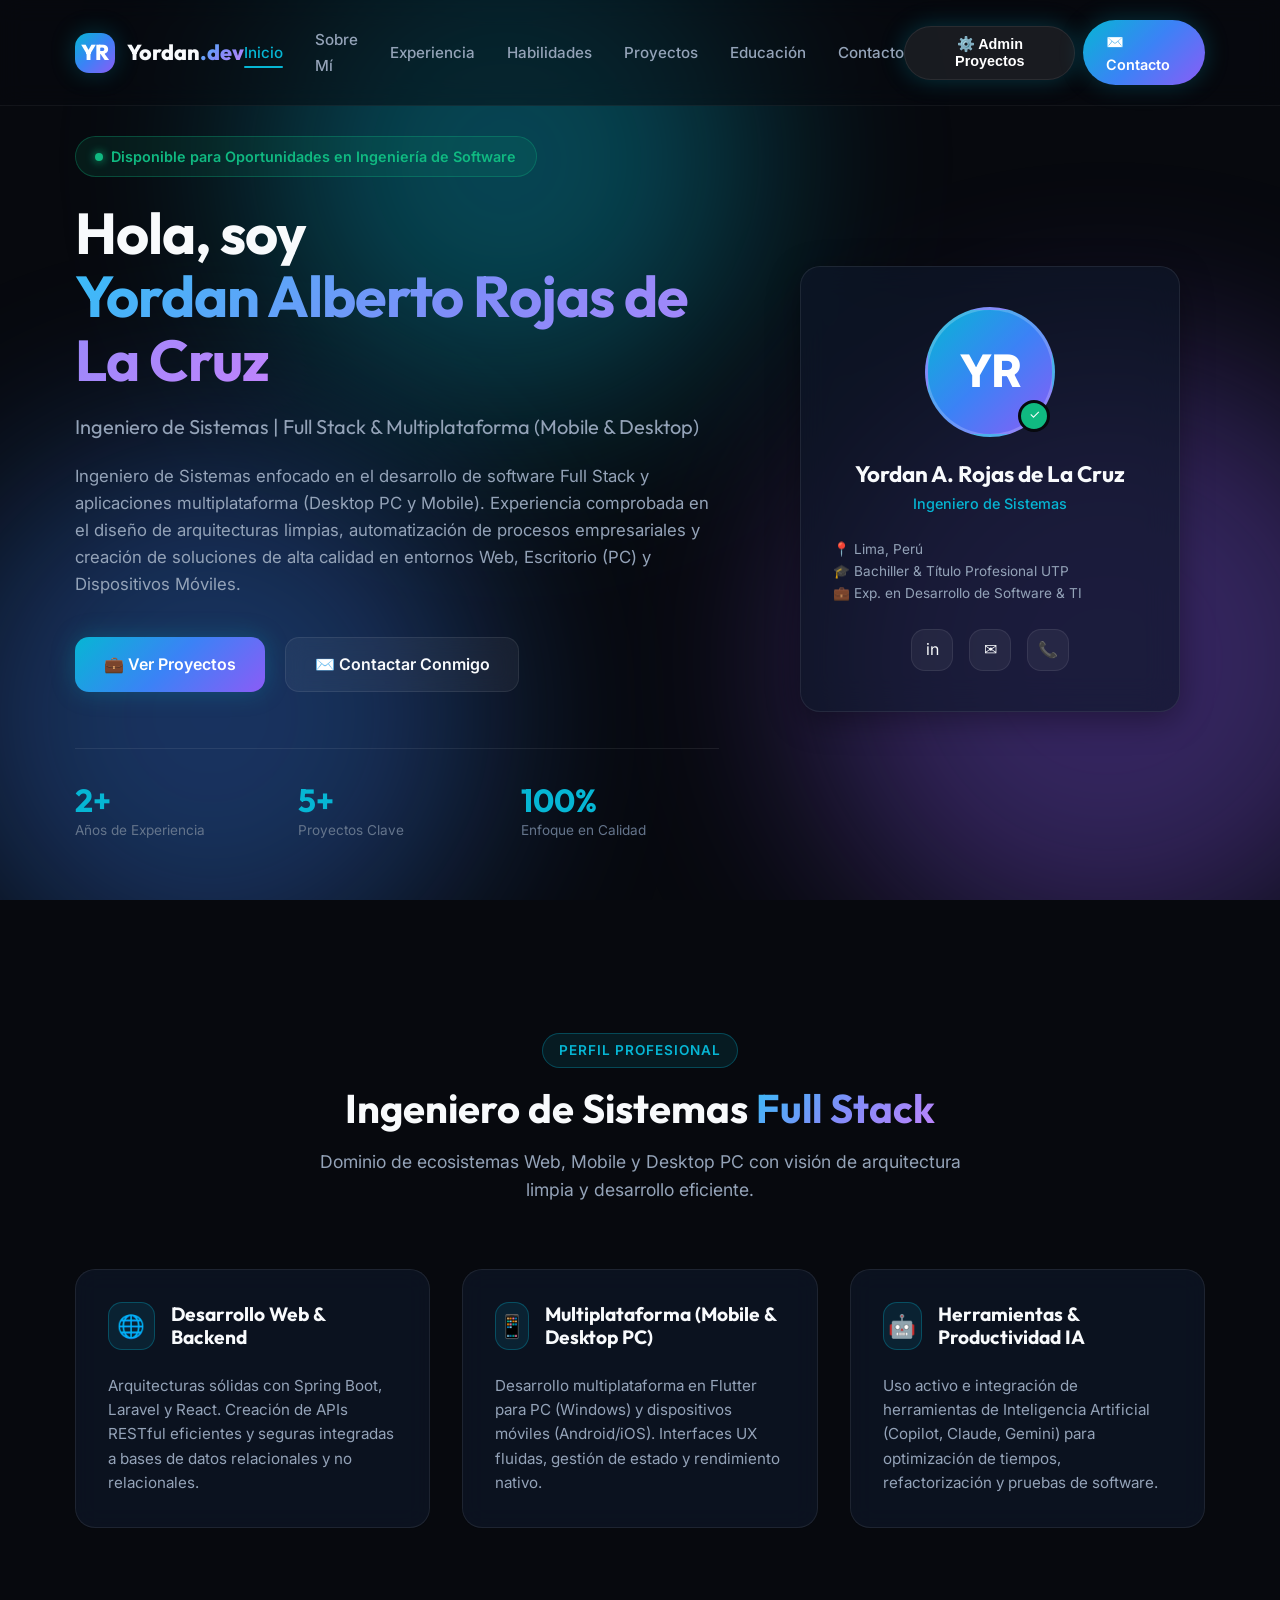
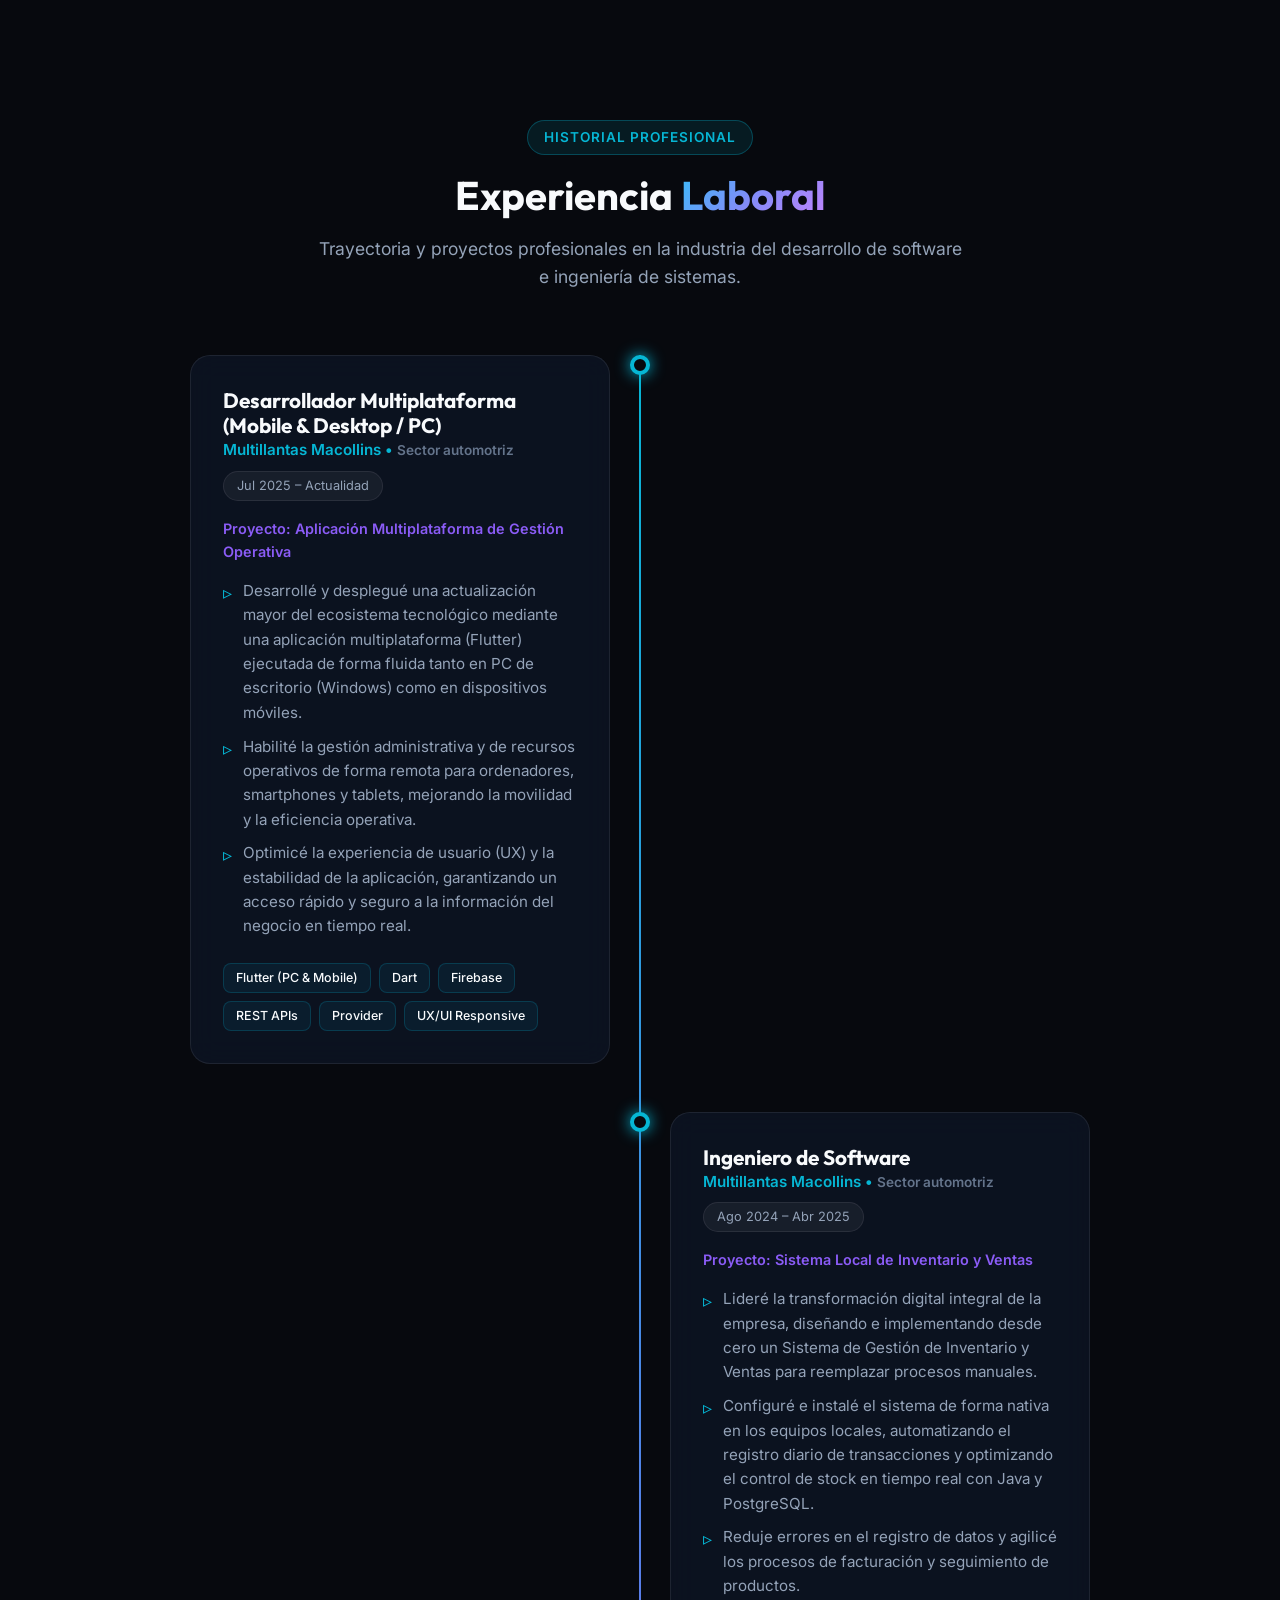
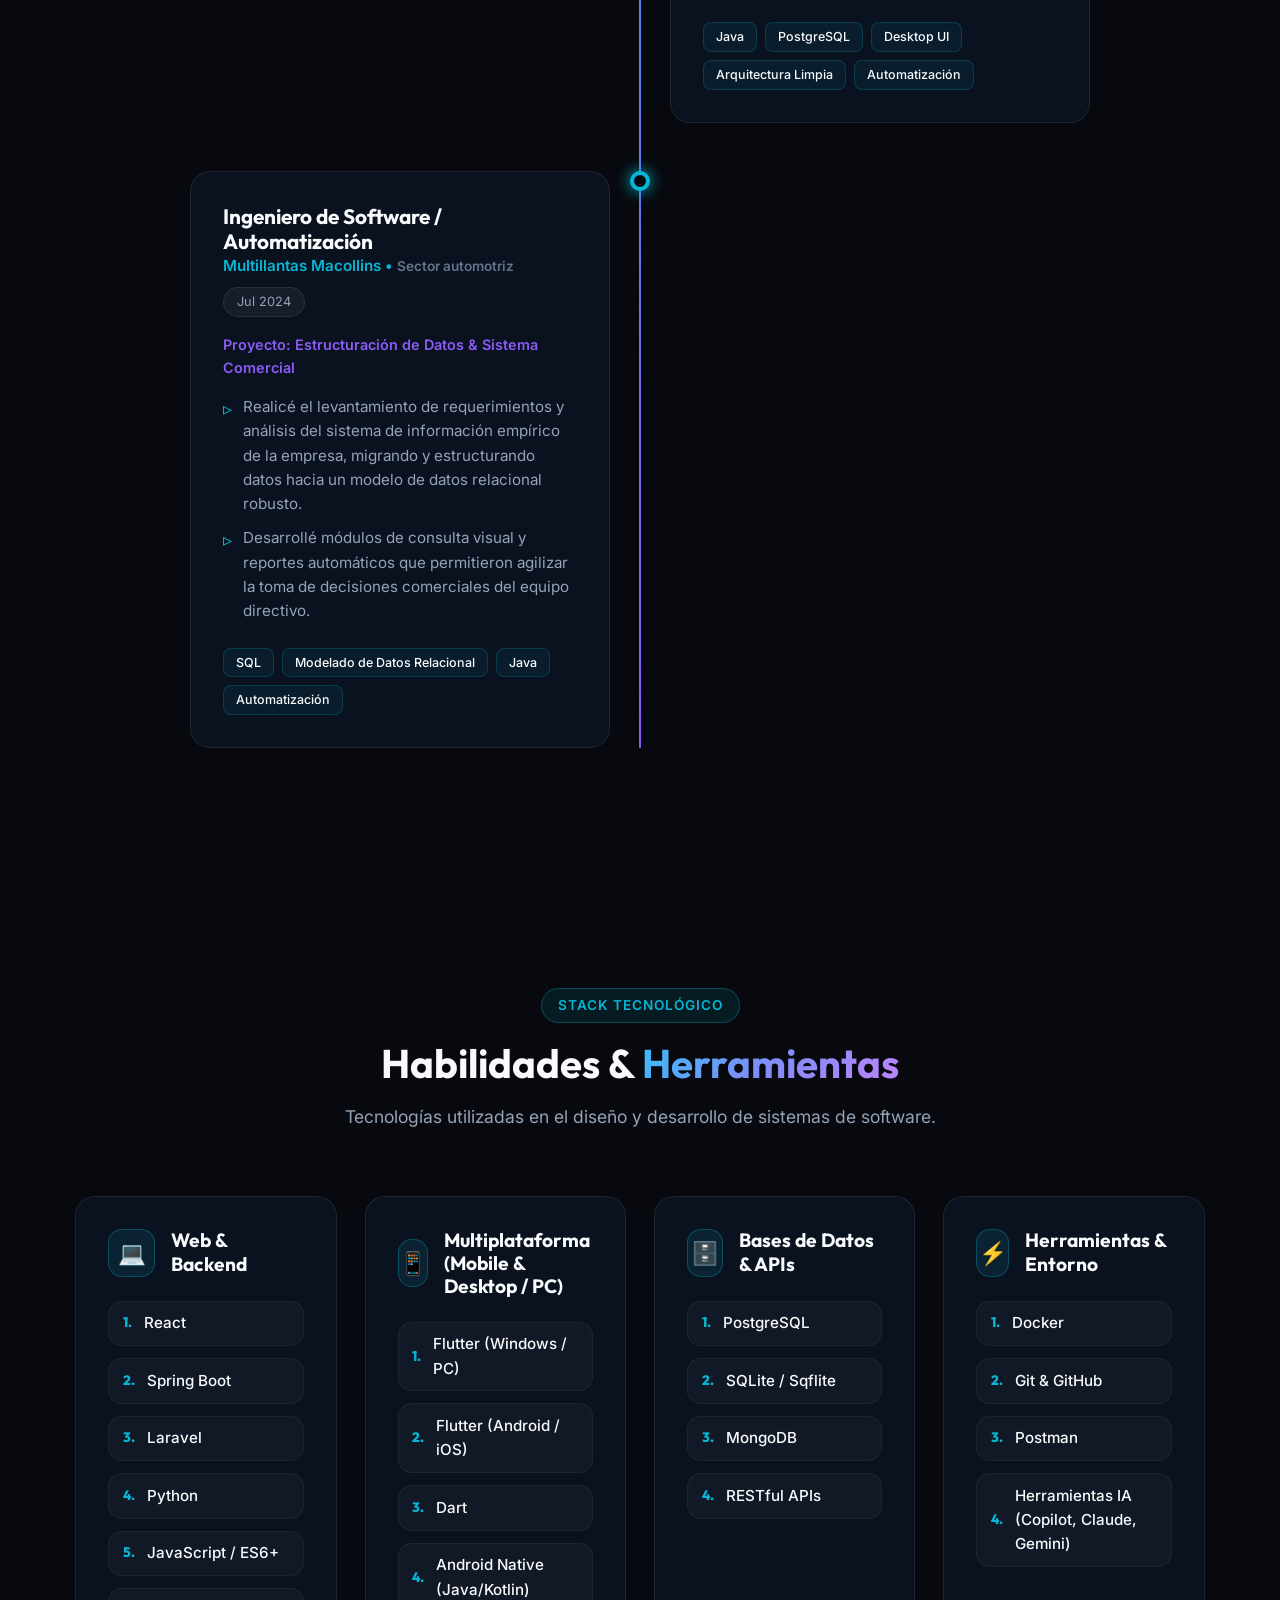
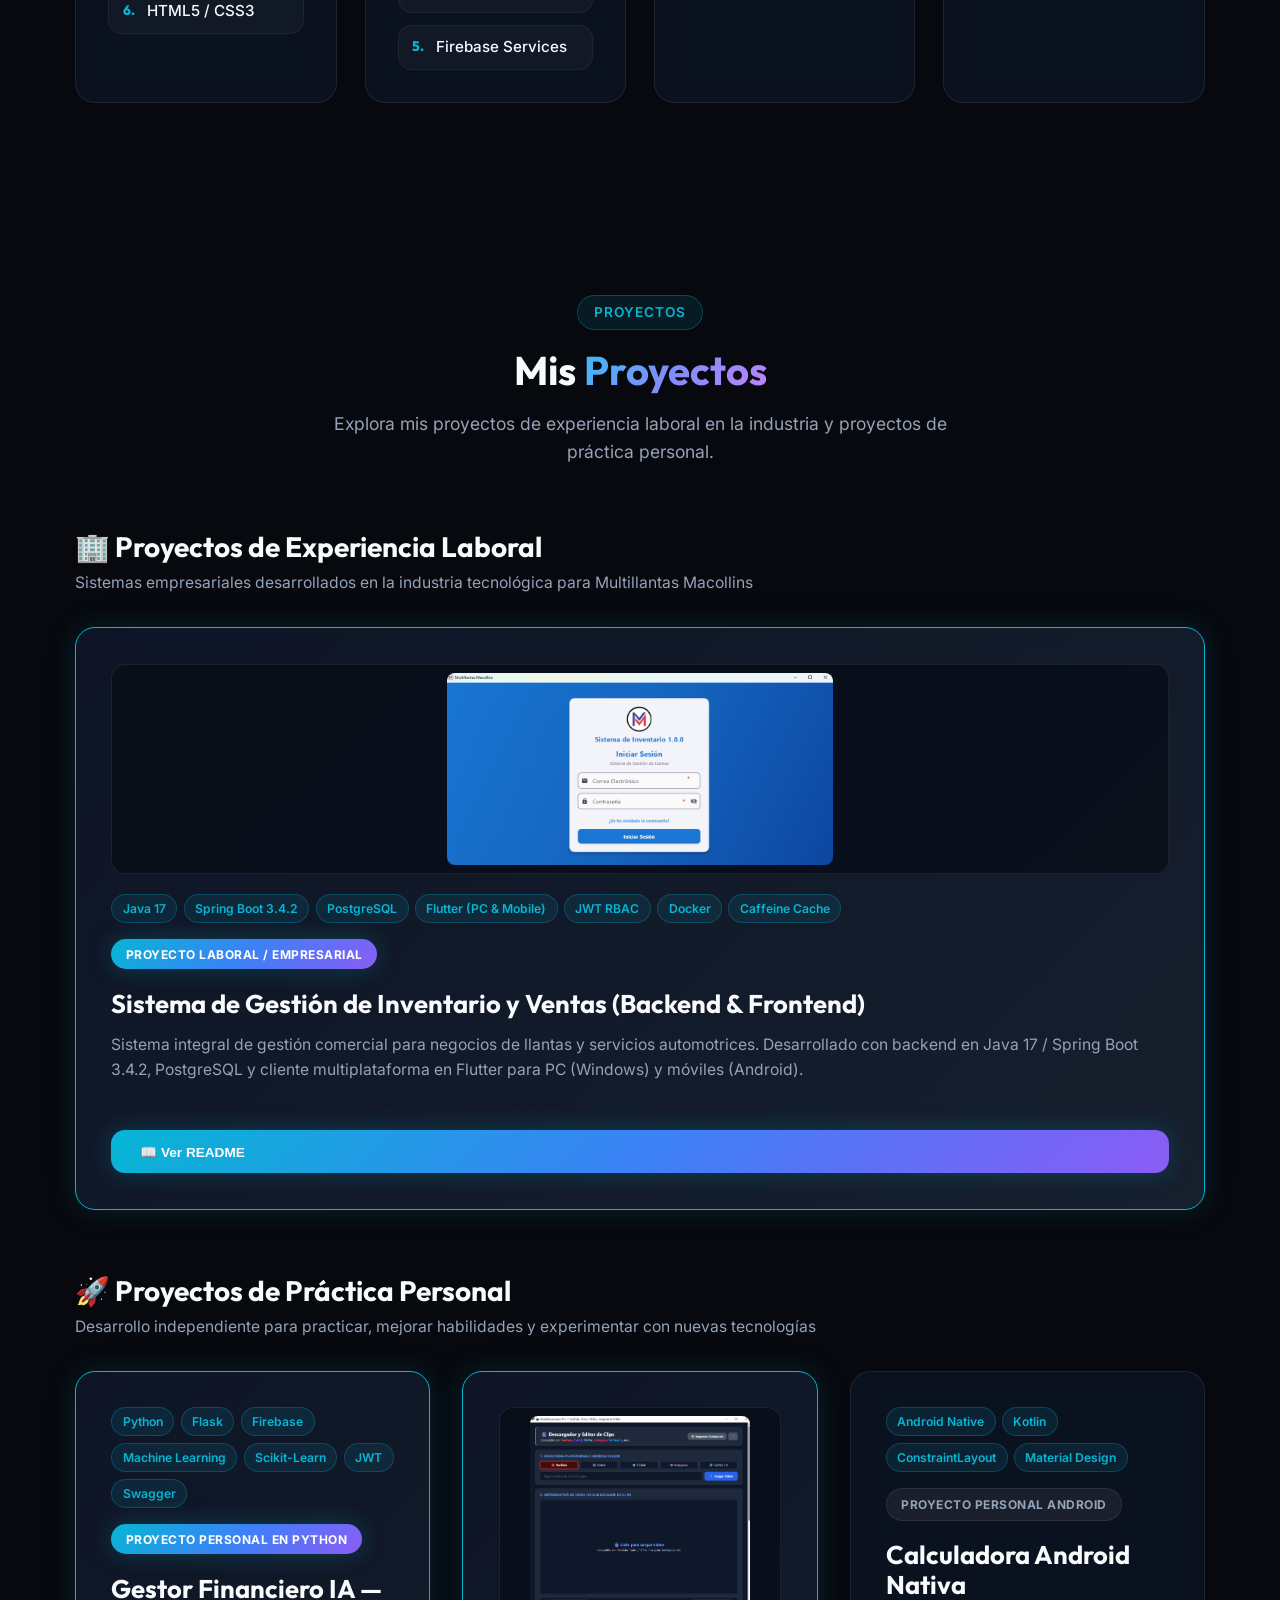
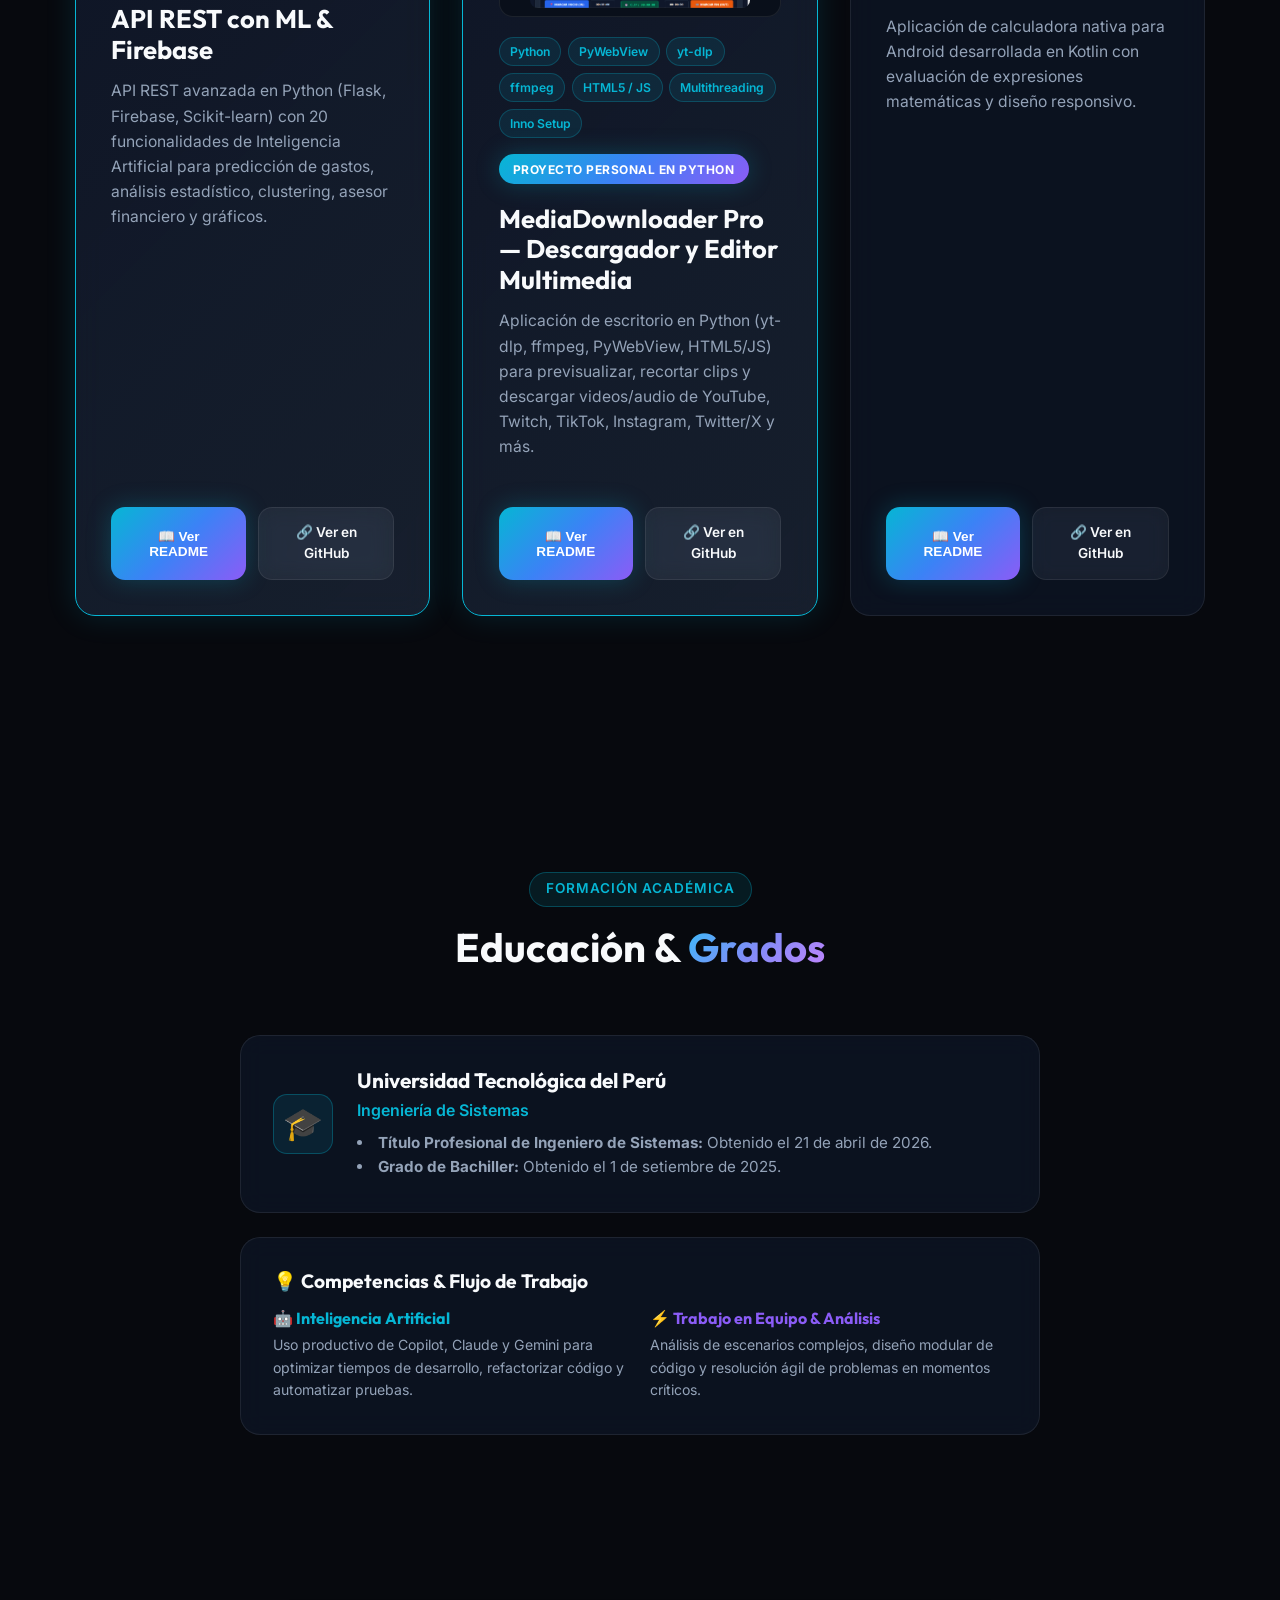
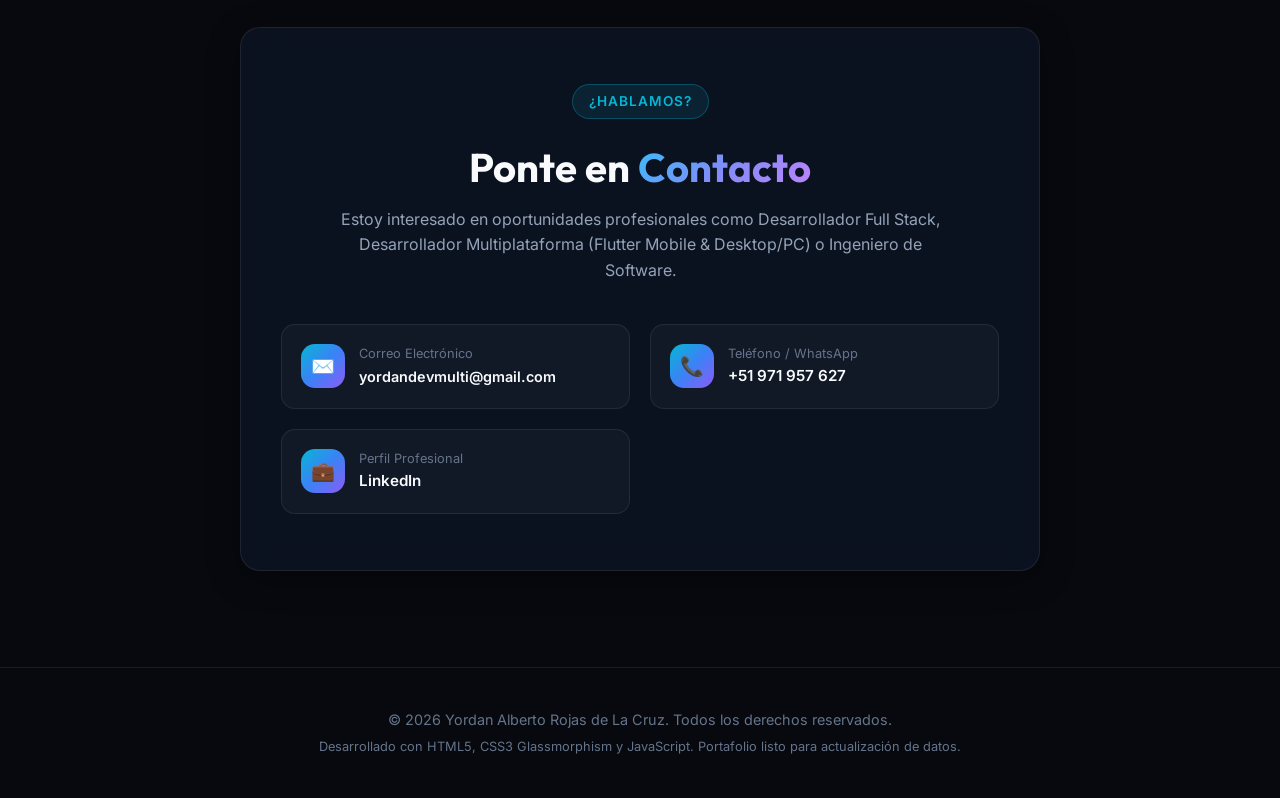
==== commit 96f242c5: "cambio 1.0.1" ====
--- a/index.html
+++ b/index.html
@@ -15,6 +15,9 @@
 
     <!-- Stylesheets & Fonts -->
     <link rel="stylesheet" href="css/styles.css">
+
+    <!-- Marked.js Markdown Parser -->
+    <script src="https://cdn.jsdelivr.net/npm/marked/marked.min.js"></script>
 </head>
 <body>
 
@@ -43,9 +46,15 @@
                 <li><a href="#contact" class="nav-link">Contacto</a></li>
             </ul>
 
-            <a href="#contact" class="nav-cta">
-                ✉️ Contacto
-            </a>
+            <div style="display: flex; gap: 0.5rem; align-items: center;">
+                <button onclick="openAdminModal()" class="nav-cta" style="background: rgba(255, 255, 255, 0.08); border: 1px solid var(--border-color);" title="Gestionar Proyectos & Token PAT">
+                    ⚙️ Admin Proyectos
+                </button>
+
+                <a href="#contact" class="nav-cta">
+                    ✉️ Contacto
+                </a>
+            </div>
 
             <button class="nav-toggle" aria-label="Abrir Menú">☰</button>
         </div>
@@ -302,51 +311,164 @@
     </footer>
 
 
-    <!-- MODAL DE DETALLE TÉCNICO & ARQUITECTURA DEL PROYECTO LABORAL -->
-    <div class="demo-overlay" id="projectDetailOverlay">
-        <div class="demo-modal-container" style="max-width: 1150px;">
+    <!-- MODAL DINÁMICO REUTILIZABLE DE PROYECTO & README -->
+    <div class="demo-overlay" id="dynamicProjectModal">
+        <div class="demo-modal-container" style="max-width: 1000px;">
+            <div class="demo-modal-header">
+                <div class="demo-modal-title" id="modalProjectTitleContainer">
+                    <span style="font-size: 1.5rem;" id="modalProjectIcon">📦</span>
+                    <div>
+                        <h3 id="modalProjectTitle">Detalle del Proyecto</h3>
+                        <div style="font-size: 0.8rem; color: var(--text-secondary);" id="modalProjectSubtitle">Información y README del repositorio</div>
+                    </div>
+                </div>
+                <button class="demo-close-btn" onclick="closeProjectModal()" title="Cerrar Modal">✕</button>
+            </div>
+
+            <div class="demo-modal-body">
+                <!-- Banner / Imagen Opcional -->
+                <div id="modalProjectImageWrapper" style="display: none; border-radius: var(--radius-md); overflow: hidden; border: 1px solid var(--border-color-glow); max-height: 360px; background: rgba(10, 15, 26, 0.95); margin-bottom: 1.5rem; justify-content: center; align-items: center; padding: 0.5rem;">
+                    <img id="modalProjectImage" src="" alt="Imagen del proyecto" style="max-width: 100%; max-height: 340px; width: auto; height: auto; object-fit: contain; border-radius: var(--radius-sm);">
+                </div>
+
+                <!-- Botones de Acción en el Modal -->
+                <div style="display: flex; gap: 1rem; flex-wrap: wrap; margin-bottom: 1.5rem;" id="modalProjectActions">
+                    <!-- Se inyecta botón de GitHub dinámicamente si aplica -->
+                </div>
+
+                <!-- Render de README / Markdown Body -->
+                <div class="markdown-body" id="modalProjectMarkdownBody">
+                    <!-- Contenido Markdown parseado por marked.js -->
+                </div>
+            </div>
+        </div>
+    </div>
+
+    <!-- MODAL DE ADMINISTRACIÓN Y CRUD DE PROYECTOS -->
+    <div class="demo-overlay" id="adminProjectsModal">
+        <div class="demo-modal-container" style="max-width: 1100px;">
             <div class="demo-modal-header">
                 <div class="demo-modal-title">
-                    <span style="font-size: 1.5rem;">🛞</span>
+                    <span style="font-size: 1.5rem;">⚙️</span>
                     <div>
-                        <h3>Multillantas Macollins — Sistema de Inventario y Ventas</h3>
-                        <div style="font-size: 0.8rem; color: var(--text-secondary);">Backend Java 17 / Spring Boot 3.4.2 & Cliente Multiplataforma Flutter (PC & Mobile)</div>
-                    </div>
-                </div>
-                <button class="demo-close-btn" onclick="closeProjectDetailModal()" title="Cerrar Detalle">✕</button>
+                        <h3>Panel de Administración & CRUD de Proyectos</h3>
+                        <div style="font-size: 0.8rem; color: var(--text-secondary);">Configura tu Token PAT de GitHub, importa repositorios e edita/elimina proyectos dinámicamente</div>
+                    </div>
+                </div>
+                <button class="demo-close-btn" onclick="closeAdminModal()" title="Cerrar Panel">✕</button>
             </div>
 
             <div class="demo-modal-body" style="gap: 2rem;">
-                <!-- Imagen Principal del Dashboard del Sistema -->
-                <div style="border-radius: var(--radius-md); overflow: hidden; border: 1px solid var(--border-color-glow); height: 380px; background: rgba(10, 15, 26, 0.95); display: flex; align-items: center; justify-content: center; padding: 0.5rem;">
-                    <img src="img/llantas-dashboard.png" alt="Catálogo de Productos y Dashboard Multillantas Macollins" style="max-width: 100%; max-height: 100%; width: auto; height: auto; object-fit: contain; border-radius: var(--radius-sm);">
-                </div>
-
-                <div style="display: grid; grid-template-columns: repeat(auto-fit, minmax(320px, 1fr)); gap: 1.5rem;">
-                    <!-- Columna Backend -->
-                    <div style="background: rgba(30, 41, 59, 0.4); border: 1px solid var(--border-color); padding: 1.5rem; border-radius: var(--radius-md);">
-                        <h4 style="color: var(--accent-cyan); font-size: 1.15rem; margin-bottom: 0.75rem; display: flex; align-items: center; gap: 0.5rem;">
-                            ⚙️ Backend REST API (Java 17 & Spring Boot 3.4.2)
-                        </h4>
-                        <ul style="color: var(--text-secondary); font-size: 0.9rem; display: flex; flex-direction: column; gap: 0.6rem; list-style-position: inside;">
-                            <li><strong>Arquitectura en Capas:</strong> Controller, Service (@Transactional), Repository (JpaRepository), Models JPA y DTOs seguros.</li>
-                            <li><strong>Seguridad & RBAC:</strong> JWT Access/Refresh Tokens, BCrypt, StrictHttpFirewall y matriz de roles (DUEÑO, ADMIN, ALMACENERO, VENDEDOR).</li>
-                            <li><strong>Caché & Performance:</strong> Caffeine Cache en memoria para catálogos de alto tráfico.</li>
-                            <li><strong>Servicios Integrados:</strong> Impresión de reportes PDF en tiempo real (OpenPDF), generación de QR (ZXing) y notificaciones Firebase Admin SDK.</li>
-                        </ul>
-                    </div>
-
-                    <!-- Columna Frontend -->
-                    <div style="background: rgba(30, 41, 59, 0.4); border: 1px solid var(--border-color); padding: 1.5rem; border-radius: var(--radius-md);">
-                        <h4 style="color: var(--accent-purple); font-size: 1.15rem; margin-bottom: 0.75rem; display: flex; align-items: center; gap: 0.5rem;">
-                            📱 Cliente Multiplataforma (Flutter PC Desktop & Android)
-                        </h4>
-                        <ul style="color: var(--text-secondary); font-size: 0.9rem; display: flex; flex-direction: column; gap: 0.6rem; list-style-position: inside;">
-                            <li><strong>Gestión Offline Sync:</strong> OfflineHttpClient & SyncService para registrar transacciones sin conexión y sincronizar en segundo plano.</li>
-                            <li><strong>Seguridad en Cliente:</strong> Encriptación AES-256 con FlutterSecureStorage para tokens JWT.</li>
-                            <li><strong>Auto Logout:</strong> SessionTimeoutWrapper para cierre automático por inactividad.</li>
-                            <li><strong>Soporte Desktop PC:</strong> WindowManager configurado para pantalla inicial estandarizada de 1280x720 en Windows PC.</li>
-                        </ul>
+                <!-- SECCIÓN 1: ESTADO DEL TOKEN PAT DE GITHUB -->
+                <div style="background: rgba(15, 23, 42, 0.7); border: 1px solid var(--border-color); border-radius: var(--radius-md); padding: 1.5rem;">
+                    <h4 style="color: var(--accent-cyan); font-size: 1.1rem; margin-bottom: 0.75rem; display: flex; align-items: center; justify-content: space-between;">
+                        <span>🔑 Token de Acceso Personal (PAT de GitHub)</span>
+                        <span id="patStatusBadge" class="pat-badge pat-neutral">⚪ Sin Token PAT</span>
+                    </h4>
+
+                    <p style="font-size: 0.85rem; color: var(--text-secondary); margin-bottom: 1rem;">
+                        El token se guarda <strong>exclusivamente en tu navegador (localStorage)</strong>. Permite a la landing page listar e importar automáticamente tus repositorios <strong>públicos y privados</strong> desde GitHub.
+                    </p>
+
+                    <div style="display: flex; gap: 0.75rem; flex-wrap: wrap;">
+                        <input type="password" id="githubPatInput" placeholder="ghp_xxxxxxxxxxxxxxxxxxxx (GitHub PAT Token)" style="flex: 1; min-width: 260px; padding: 0.65rem 1rem; border-radius: var(--radius-md); background: rgba(10, 15, 26, 0.9); border: 1px solid var(--border-color); color: #fff; font-size: 0.9rem;">
+                        <button onclick="handleSavePAT()" class="btn btn-primary" style="font-size: 0.85rem;">💾 Guardar & Probar Token</button>
+                        <button onclick="handleRemovePAT()" class="btn btn-secondary" style="font-size: 0.85rem; background: rgba(239, 68, 68, 0.15); border-color: rgba(239, 68, 68, 0.3); color: #fca5a5;">🗑️ Borrar Token</button>
+                    </div>
+
+                    <div id="patStatusAlert" style="margin-top: 0.75rem; font-size: 0.85rem; display: none;"></div>
+                </div>
+
+                <!-- SECCIÓN 2: IMPORTADOR DESDE REPOS DE GITHUB -->
+                <div style="background: rgba(15, 23, 42, 0.7); border: 1px solid var(--border-color); border-radius: var(--radius-md); padding: 1.5rem;">
+                    <div style="display: flex; justify-content: space-between; align-items: center; margin-bottom: 1rem; flex-wrap: wrap; gap: 1rem;">
+                        <div>
+                            <h4 style="color: var(--accent-purple); font-size: 1.1rem; margin-bottom: 0.2rem;">📥 Importar Repositorios desde GitHub</h4>
+                            <div style="font-size: 0.82rem; color: var(--text-secondary);">Haz clic en "+ Importar" para agregar automáticamente cualquier repositorio a tu landing page</div>
+                        </div>
+                        <button onclick="handleFetchGitHubRepos()" class="btn btn-secondary" style="font-size: 0.85rem;">🔄 Sincronizar Repositorios de GitHub</button>
+                    </div>
+
+                    <div id="githubReposList" style="max-height: 250px; overflow-y: auto; display: flex; flex-direction: column; gap: 0.6rem; padding-right: 0.5rem;">
+                        <div style="color: var(--text-muted); font-size: 0.85rem; text-align: center; padding: 1rem;">Haz clic en "Sincronizar Repositorios" para escanear tu cuenta de GitHub.</div>
+                    </div>
+                </div>
+
+                <!-- SECCIÓN 3: FORMULARIO CRUD PARA CREAR / EDITAR PROYECTO -->
+                <div style="background: rgba(15, 23, 42, 0.7); border: 1px solid var(--border-color); border-radius: var(--radius-md); padding: 1.5rem;">
+                    <h4 style="color: var(--accent-emerald); font-size: 1.1rem; margin-bottom: 1rem;" id="crudFormTitle">➕ Crear Nuevo Proyecto Personalizado</h4>
+                    
+                    <form id="crudProjectForm" onsubmit="handleSaveProjectForm(event)" style="display: flex; flex-direction: column; gap: 1rem;">
+                        <input type="hidden" id="formProjectId" value="">
+
+                        <div style="display: grid; grid-template-columns: repeat(auto-fit, minmax(240px, 1fr)); gap: 1rem;">
+                            <div>
+                                <label style="display: block; font-size: 0.82rem; color: var(--text-secondary); margin-bottom: 0.3rem;">Título del Proyecto *</label>
+                                <input type="text" id="formProjectTitle" required placeholder="Ej: Gestor Financiero IA" style="width: 100%; padding: 0.6rem 0.8rem; border-radius: var(--radius-sm); background: rgba(10, 15, 26, 0.9); border: 1px solid var(--border-color); color: #fff; font-size: 0.88rem;">
+                            </div>
+
+                            <div>
+                                <label style="display: block; font-size: 0.82rem; color: var(--text-secondary); margin-bottom: 0.3rem;">Categoría *</label>
+                                <select id="formProjectCategory" required style="width: 100%; padding: 0.6rem 0.8rem; border-radius: var(--radius-sm); background: rgba(10, 15, 26, 0.9); border: 1px solid var(--border-color); color: #fff; font-size: 0.88rem;">
+                                    <option value="personales">🚀 Proyecto de Práctica Personal</option>
+                                    <option value="laborales">🏢 Proyecto de Experiencia Laboral</option>
+                                </select>
+                            </div>
+
+                            <div>
+                                <label style="display: block; font-size: 0.82rem; color: var(--text-secondary); margin-bottom: 0.3rem;">Insignia / Badge</label>
+                                <input type="text" id="formProjectBadge" placeholder="Ej: PROYECTO PERSONAL EN PYTHON" style="width: 100%; padding: 0.6rem 0.8rem; border-radius: var(--radius-sm); background: rgba(10, 15, 26, 0.9); border: 1px solid var(--border-color); color: #fff; font-size: 0.88rem;">
+                            </div>
+
+                            <div>
+                                <label style="display: block; font-size: 0.82rem; color: var(--text-secondary); margin-bottom: 0.3rem;">Tecnologías (separadas por coma)</label>
+                                <input type="text" id="formProjectTech" placeholder="Python, Flask, Firebase, Machine Learning" style="width: 100%; padding: 0.6rem 0.8rem; border-radius: var(--radius-sm); background: rgba(10, 15, 26, 0.9); border: 1px solid var(--border-color); color: #fff; font-size: 0.88rem;">
+                            </div>
+
+                            <div>
+                                <label style="display: block; font-size: 0.82rem; color: var(--text-secondary); margin-bottom: 0.3rem;">URL del Repositorio en GitHub</label>
+                                <input type="url" id="formProjectGithubUrl" placeholder="https://github.com/lightsword04/mi-repo" style="width: 100%; padding: 0.6rem 0.8rem; border-radius: var(--radius-sm); background: rgba(10, 15, 26, 0.9); border: 1px solid var(--border-color); color: #fff; font-size: 0.88rem;">
+                            </div>
+
+                            <div>
+                                <label style="display: block; font-size: 0.82rem; color: var(--text-secondary); margin-bottom: 0.3rem;">Ruta de Imagen (Opcional)</label>
+                                <input type="text" id="formProjectImage" placeholder="img/mi-proyecto.png" style="width: 100%; padding: 0.6rem 0.8rem; border-radius: var(--radius-sm); background: rgba(10, 15, 26, 0.9); border: 1px solid var(--border-color); color: #fff; font-size: 0.88rem;">
+                            </div>
+                        </div>
+
+                        <div>
+                            <label style="display: block; font-size: 0.82rem; color: var(--text-secondary); margin-bottom: 0.3rem;">Descripción Breve *</label>
+                            <textarea id="formProjectDesc" required rows="2" placeholder="Resumen del proyecto..." style="width: 100%; padding: 0.6rem 0.8rem; border-radius: var(--radius-sm); background: rgba(10, 15, 26, 0.9); border: 1px solid var(--border-color); color: #fff; font-size: 0.88rem; font-family: inherit;"></textarea>
+                        </div>
+
+                        <div>
+                            <label style="display: block; font-size: 0.82rem; color: var(--text-secondary); margin-bottom: 0.3rem;">Contenido Markdown / README completo</label>
+                            <textarea id="formProjectReadme" rows="5" placeholder="# Título del Proyecto&#10;&#10;Detalles, arquitectura y funcionalidades..." style="width: 100%; padding: 0.6rem 0.8rem; border-radius: var(--radius-sm); background: rgba(10, 15, 26, 0.9); border: 1px solid var(--border-color); color: #fff; font-size: 0.88rem; font-family: monospace;"></textarea>
+                        </div>
+
+                        <div style="display: flex; gap: 0.75rem; justify-content: flex-end;">
+                            <button type="button" onclick="cancelProjectEdit()" class="btn btn-secondary" style="font-size: 0.85rem;">Cancelar</button>
+                            <button type="submit" class="btn btn-primary" style="font-size: 0.85rem;">💾 Guardar Proyecto</button>
+                        </div>
+                    </form>
+                </div>
+
+                <!-- SECCIÓN 4: LISTADO DE PROYECTOS ACTUALES (GESTIÓN DE ACCIONES) -->
+                <div style="background: rgba(15, 23, 42, 0.7); border: 1px solid var(--border-color); border-radius: var(--radius-md); padding: 1.5rem;">
+                    <div style="display: flex; justify-content: space-between; align-items: center; margin-bottom: 1rem; flex-wrap: wrap; gap: 1rem;">
+                        <h4 style="color: var(--accent-cyan); font-size: 1.1rem;">📋 Proyectos en la Landing Page</h4>
+                        <div style="display: flex; gap: 0.5rem;">
+                            <button onclick="handleExportProjectsConfig()" class="btn btn-secondary" style="font-size: 0.85rem;" title="Copiar configuración JS para portfolio-data.js">
+                                📋 Exportar portfolio-data.js
+                            </button>
+                            <button onclick="handleResetProjectsData()" class="btn btn-secondary" style="font-size: 0.85rem; background: rgba(239, 68, 68, 0.15); border-color: rgba(239, 68, 68, 0.3); color: #fca5a5;" title="Restablecer proyectos iniciales">
+                                ↺ Restablecer Iniciales
+                            </button>
+                        </div>
+                    </div>
+
+                    <div id="adminProjectsList" style="display: flex; flex-direction: column; gap: 0.75rem;">
+                        <!-- Se llena dinámicamente -->
                     </div>
                 </div>
             </div>
@@ -354,6 +476,7 @@
     </div>
 
     <!-- Scripts -->
+    <script src="js/github-service.js"></script>
     <script src="js/portfolio-data.js"></script>
     <script src="js/app.js"></script>
 </body>
--- a/css/styles.css
+++ b/css/styles.css
@@ -135,8 +135,8 @@
 
 /* Container & Layout */
 .container {
-    width: 90%;
-    max-width: 1200px;
+    width: 92%;
+    max-width: 1280px;
     margin: 0 auto;
     padding: 0 1.5rem;
 }
@@ -760,9 +760,9 @@
 
 .projects-grid {
     display: grid;
-    grid-template-columns: repeat(auto-fill, minmax(320px, 580px));
+    grid-template-columns: repeat(auto-fit, minmax(340px, 1fr));
     gap: 2rem;
-    justify-content: start;
+    width: 100%;
 }
 
 .project-card {
@@ -777,8 +777,8 @@
     transition: var(--transition-normal);
     position: relative;
     overflow: hidden;
-    max-width: 580px;
     width: 100%;
+    max-width: 100%;
 }
 
 .project-card.featured {
@@ -1291,6 +1291,12 @@
     .hero-badge {
         margin: 0 auto;
     }
+    .projects-grid {
+        grid-template-columns: repeat(auto-fit, minmax(300px, 1fr));
+    }
+}
+
+@media (max-width: 640px) {
     .projects-grid {
         grid-template-columns: 1fr;
     }
@@ -1317,3 +1323,156 @@
         min-width: 100%;
     }
 }
+
+/* MARKDOWN BODY STYLES FOR DYNAMIC MODAL */
+.markdown-body {
+    color: var(--text-primary, #e2e8f0);
+    font-family: inherit;
+    line-height: 1.7;
+    font-size: 0.95rem;
+}
+
+.markdown-body h1,
+.markdown-body h2,
+.markdown-body h3,
+.markdown-body h4 {
+    color: #fff;
+    margin-top: 1.5rem;
+    margin-bottom: 0.75rem;
+    font-weight: 700;
+    line-height: 1.3;
+}
+
+.markdown-body h1 {
+    font-size: 1.6rem;
+    border-bottom: 1px solid rgba(255, 255, 255, 0.1);
+    padding-bottom: 0.5rem;
+    color: var(--accent-cyan, #06b6d4);
+}
+
+.markdown-body h2 {
+    font-size: 1.35rem;
+    color: var(--accent-cyan, #06b6d4);
+    border-bottom: 1px solid rgba(255, 255, 255, 0.05);
+    padding-bottom: 0.3rem;
+}
+
+.markdown-body h3 {
+    font-size: 1.15rem;
+    color: #a855f7;
+}
+
+.markdown-body p {
+    margin-bottom: 1rem;
+    color: var(--text-secondary, #94a3b8);
+}
+
+.markdown-body ul,
+.markdown-body ol {
+    margin-bottom: 1rem;
+    padding-left: 1.5rem;
+    color: var(--text-secondary, #94a3b8);
+}
+
+.markdown-body li {
+    margin-bottom: 0.4rem;
+}
+
+.markdown-body blockquote {
+    border-left: 4px solid var(--accent-cyan, #06b6d4);
+    background: rgba(6, 182, 212, 0.08);
+    padding: 0.75rem 1.25rem;
+    border-radius: 0 8px 8px 0;
+    margin: 1rem 0;
+    color: #e2e8f0;
+}
+
+.markdown-body code {
+    background: rgba(15, 23, 42, 0.8);
+    border: 1px solid rgba(255, 255, 255, 0.1);
+    padding: 0.2rem 0.4rem;
+    border-radius: 4px;
+    font-family: monospace;
+    font-size: 0.88rem;
+    color: #38bdf8;
+}
+
+.markdown-body pre {
+    background: #0f172a;
+    border: 1px solid rgba(255, 255, 255, 0.12);
+    padding: 1rem;
+    border-radius: 8px;
+    overflow-x: auto;
+    margin: 1rem 0;
+}
+
+.markdown-body pre code {
+    background: transparent;
+    border: none;
+    padding: 0;
+    color: #f1f5f9;
+}
+
+.markdown-body table {
+    width: 100%;
+    border-collapse: collapse;
+    margin: 1rem 0;
+}
+
+.markdown-body th,
+.markdown-body td {
+    border: 1px solid rgba(255, 255, 255, 0.1);
+    padding: 0.6rem 0.8rem;
+    text-align: left;
+}
+
+.markdown-body th {
+    background: rgba(30, 41, 59, 0.8);
+    color: var(--accent-cyan, #06b6d4);
+}
+
+.markdown-body a {
+    color: var(--accent-cyan, #06b6d4);
+    text-decoration: underline;
+}
+
+.markdown-body a:hover {
+    color: #38bdf8;
+}
+
+.markdown-body hr {
+    border: none;
+    border-top: 1px solid rgba(255, 255, 255, 0.1);
+    margin: 1.5rem 0;
+}
+
+/* PAT TOKEN BADGE STYLES */
+.pat-badge {
+    padding: 0.25rem 0.75rem;
+    border-radius: var(--radius-full, 9999px);
+    font-size: 0.78rem;
+    font-weight: 600;
+    display: inline-flex;
+    align-items: center;
+    gap: 0.3rem;
+}
+
+.pat-valid {
+    background: rgba(74, 222, 128, 0.15);
+    color: #4ade80;
+    border: 1px solid rgba(74, 222, 128, 0.3);
+}
+
+.pat-invalid {
+    background: rgba(239, 68, 68, 0.15);
+    color: #fca5a5;
+    border: 1px solid rgba(239, 68, 68, 0.3);
+}
+
+.pat-neutral {
+    background: rgba(148, 163, 184, 0.15);
+    color: #94a3b8;
+    border: 1px solid rgba(148, 163, 184, 0.3);
+}
+
+
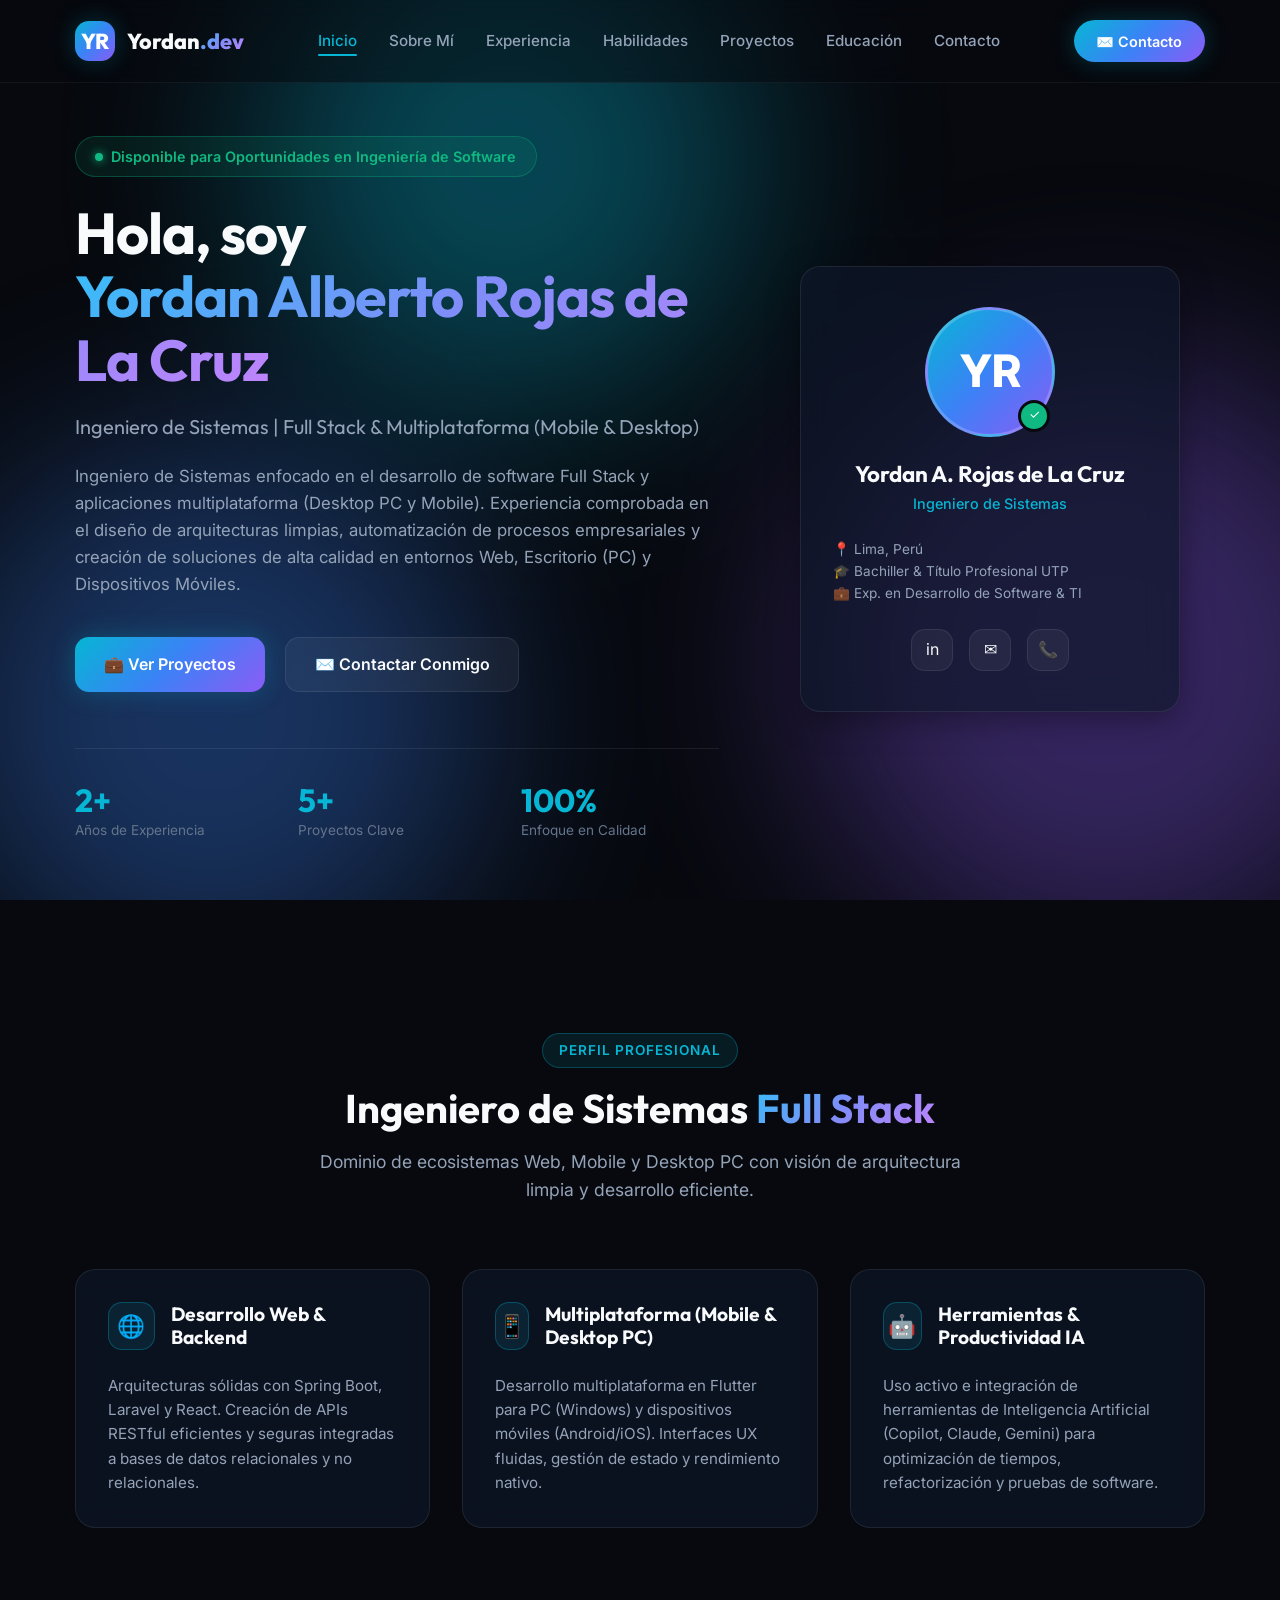
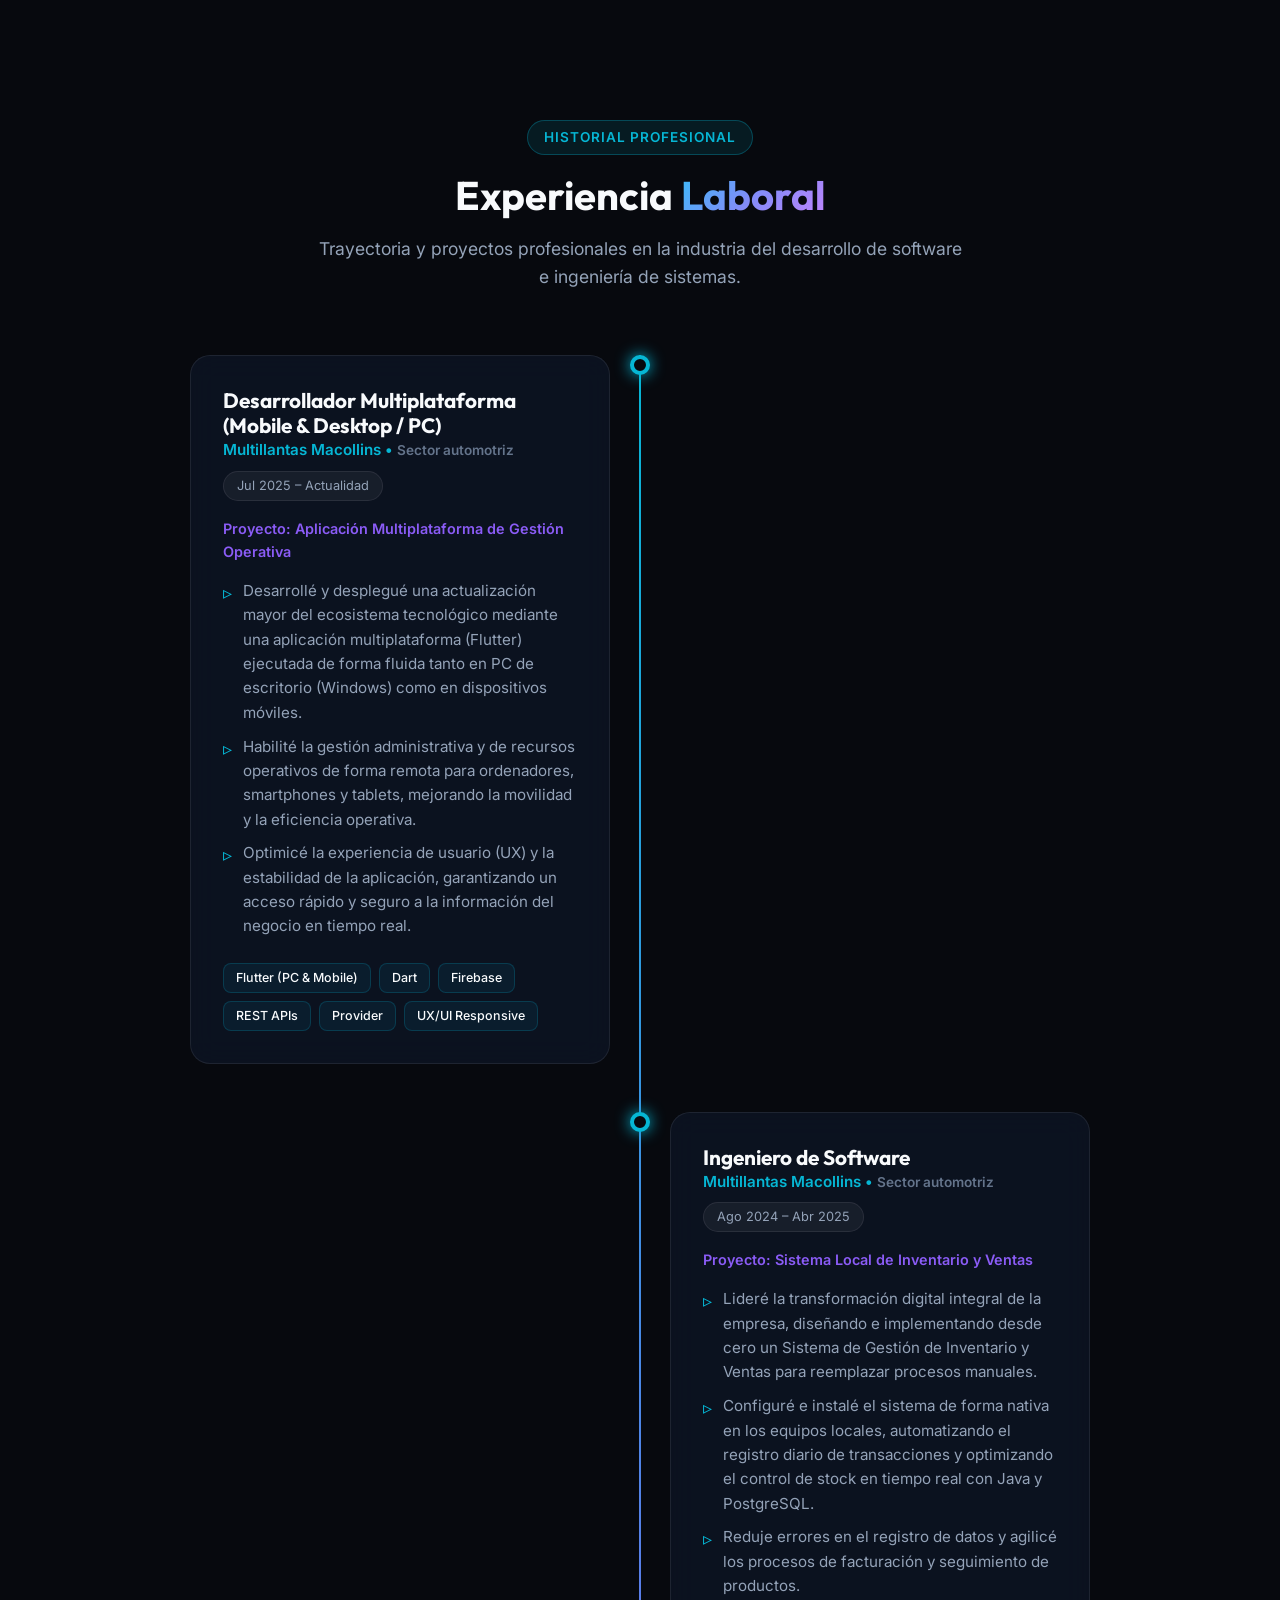
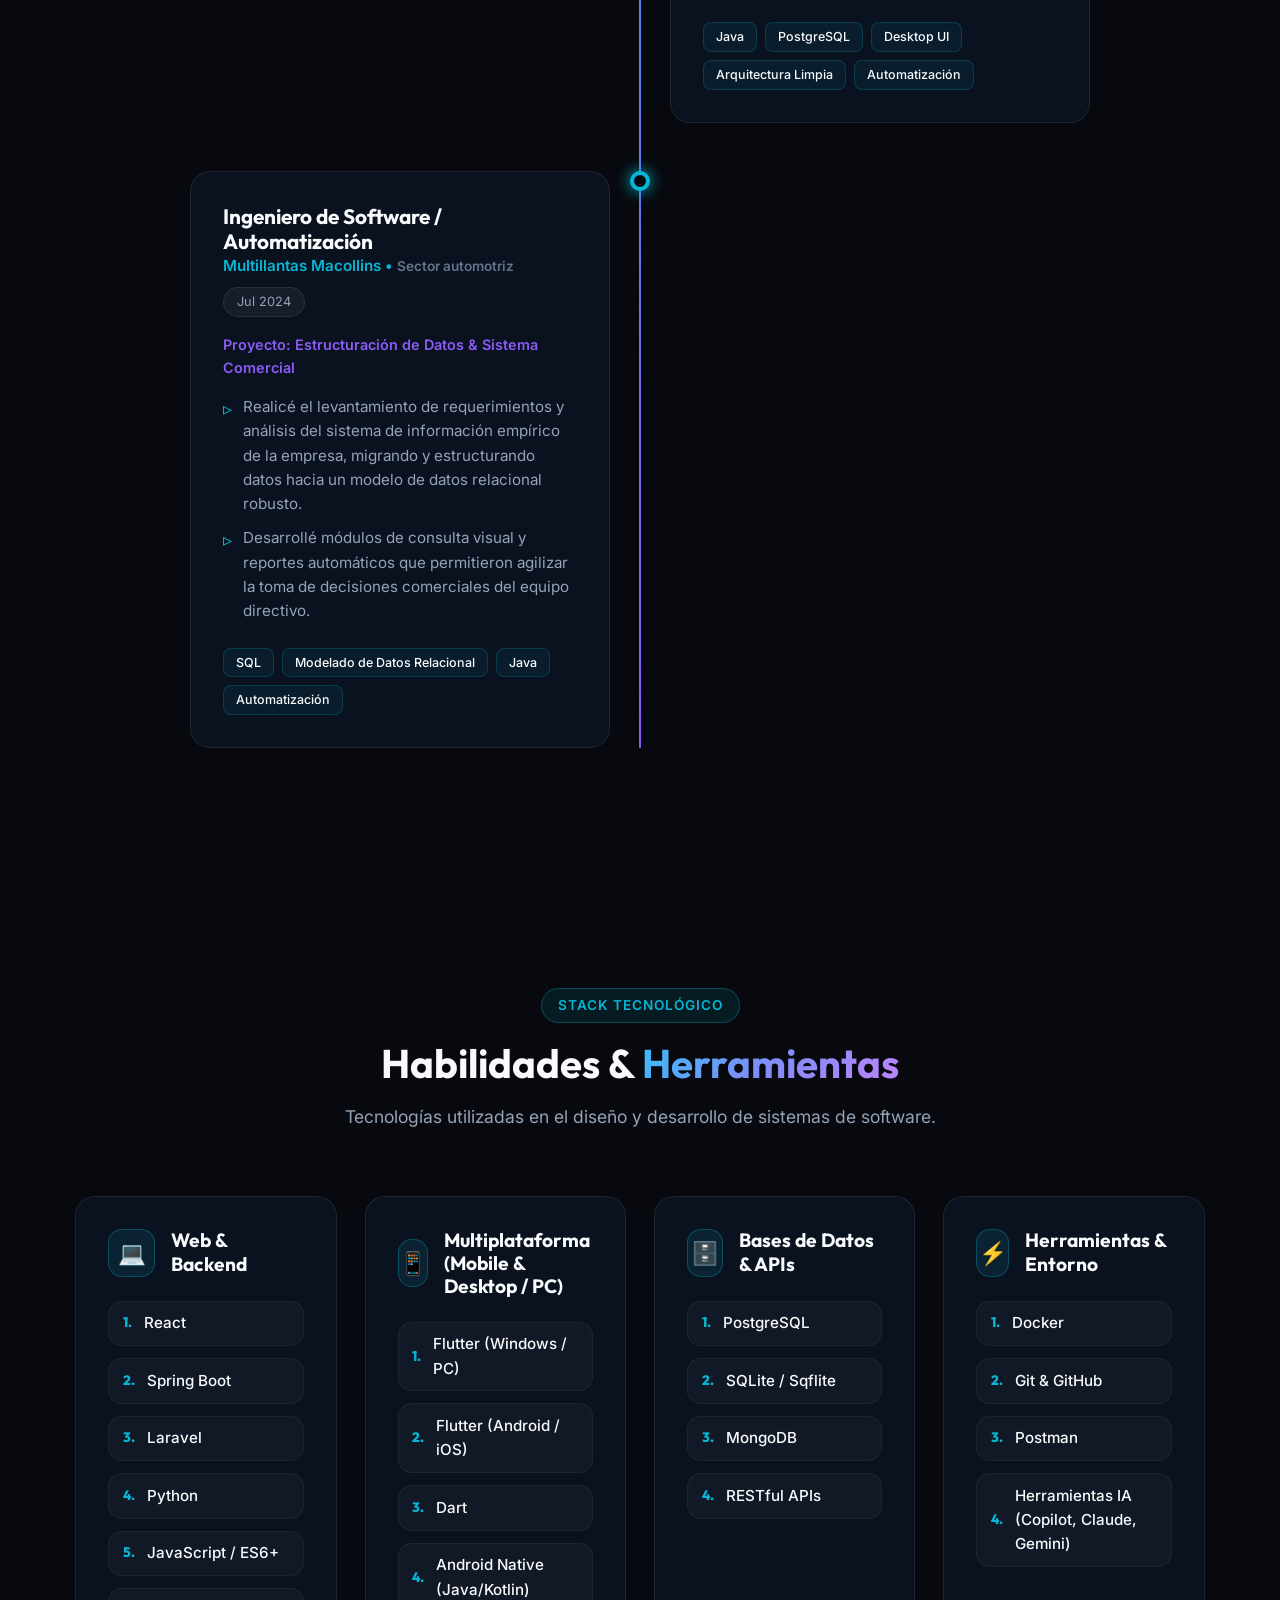
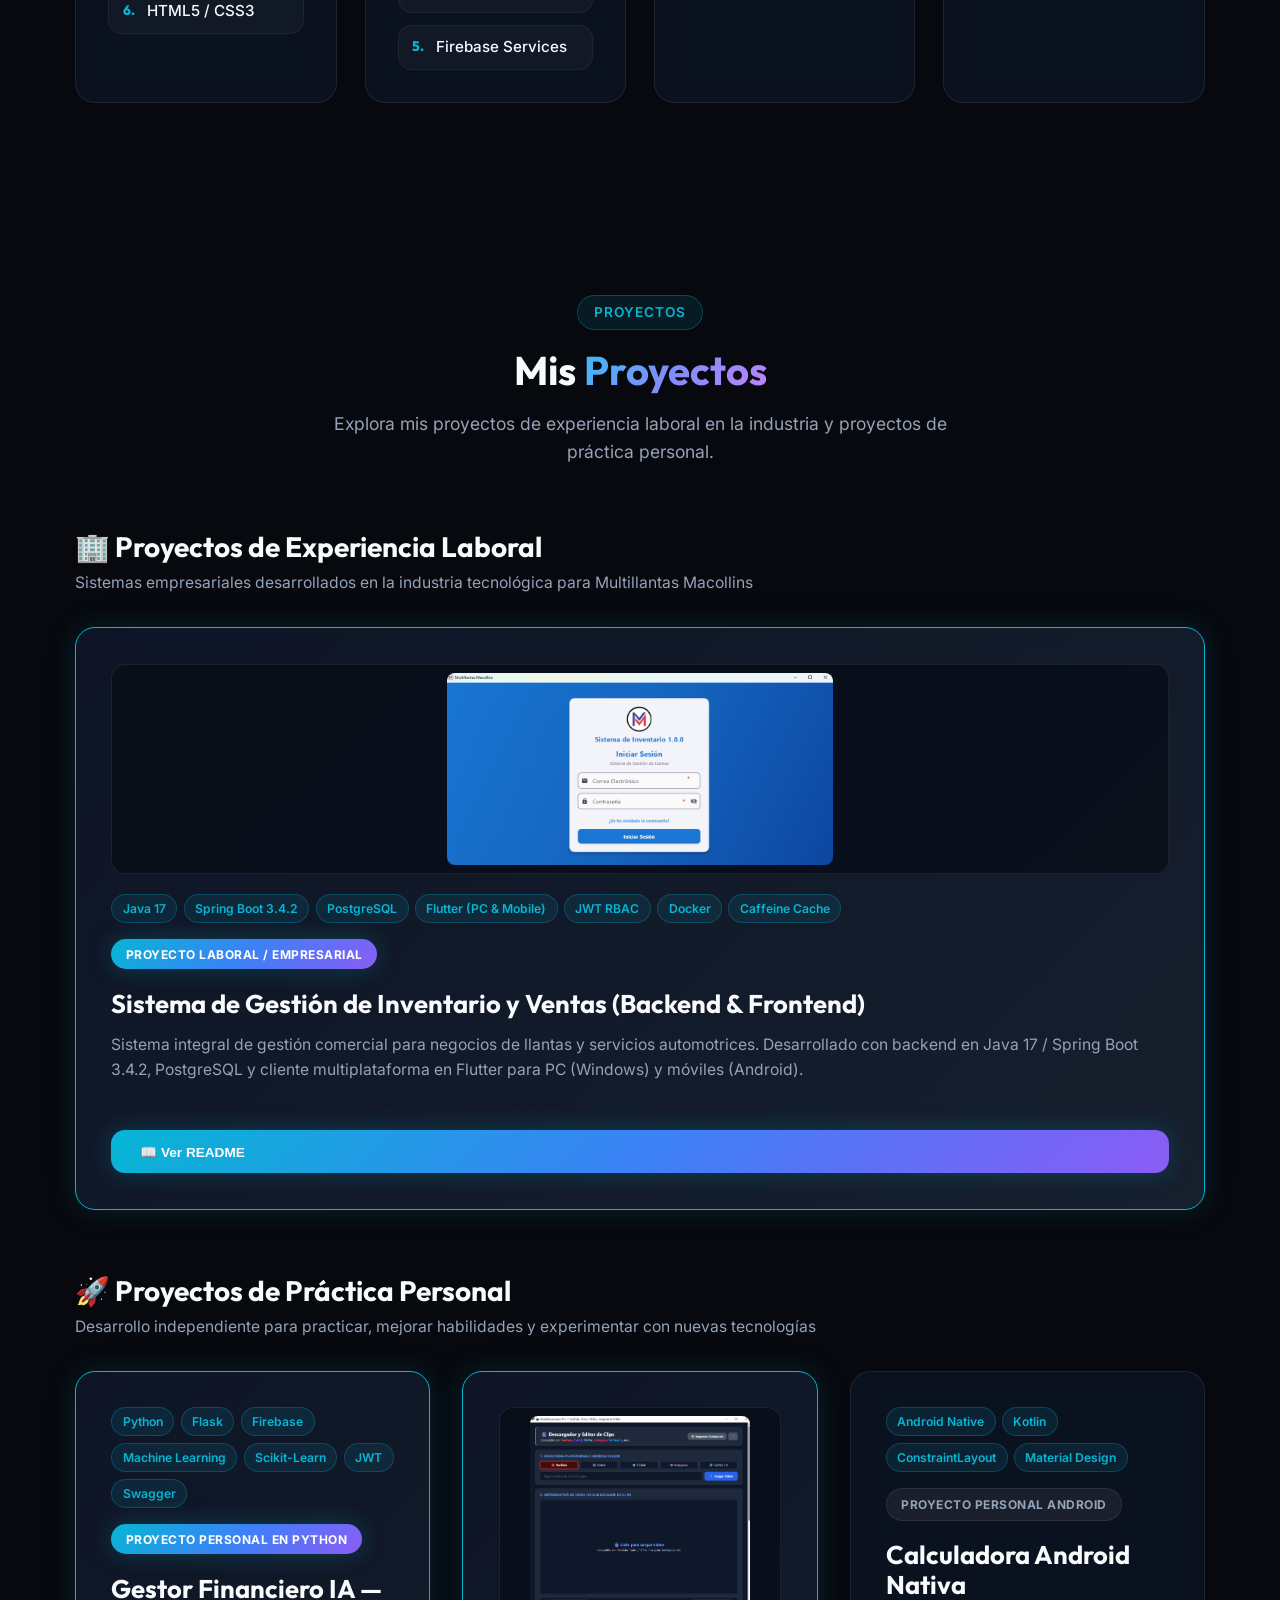
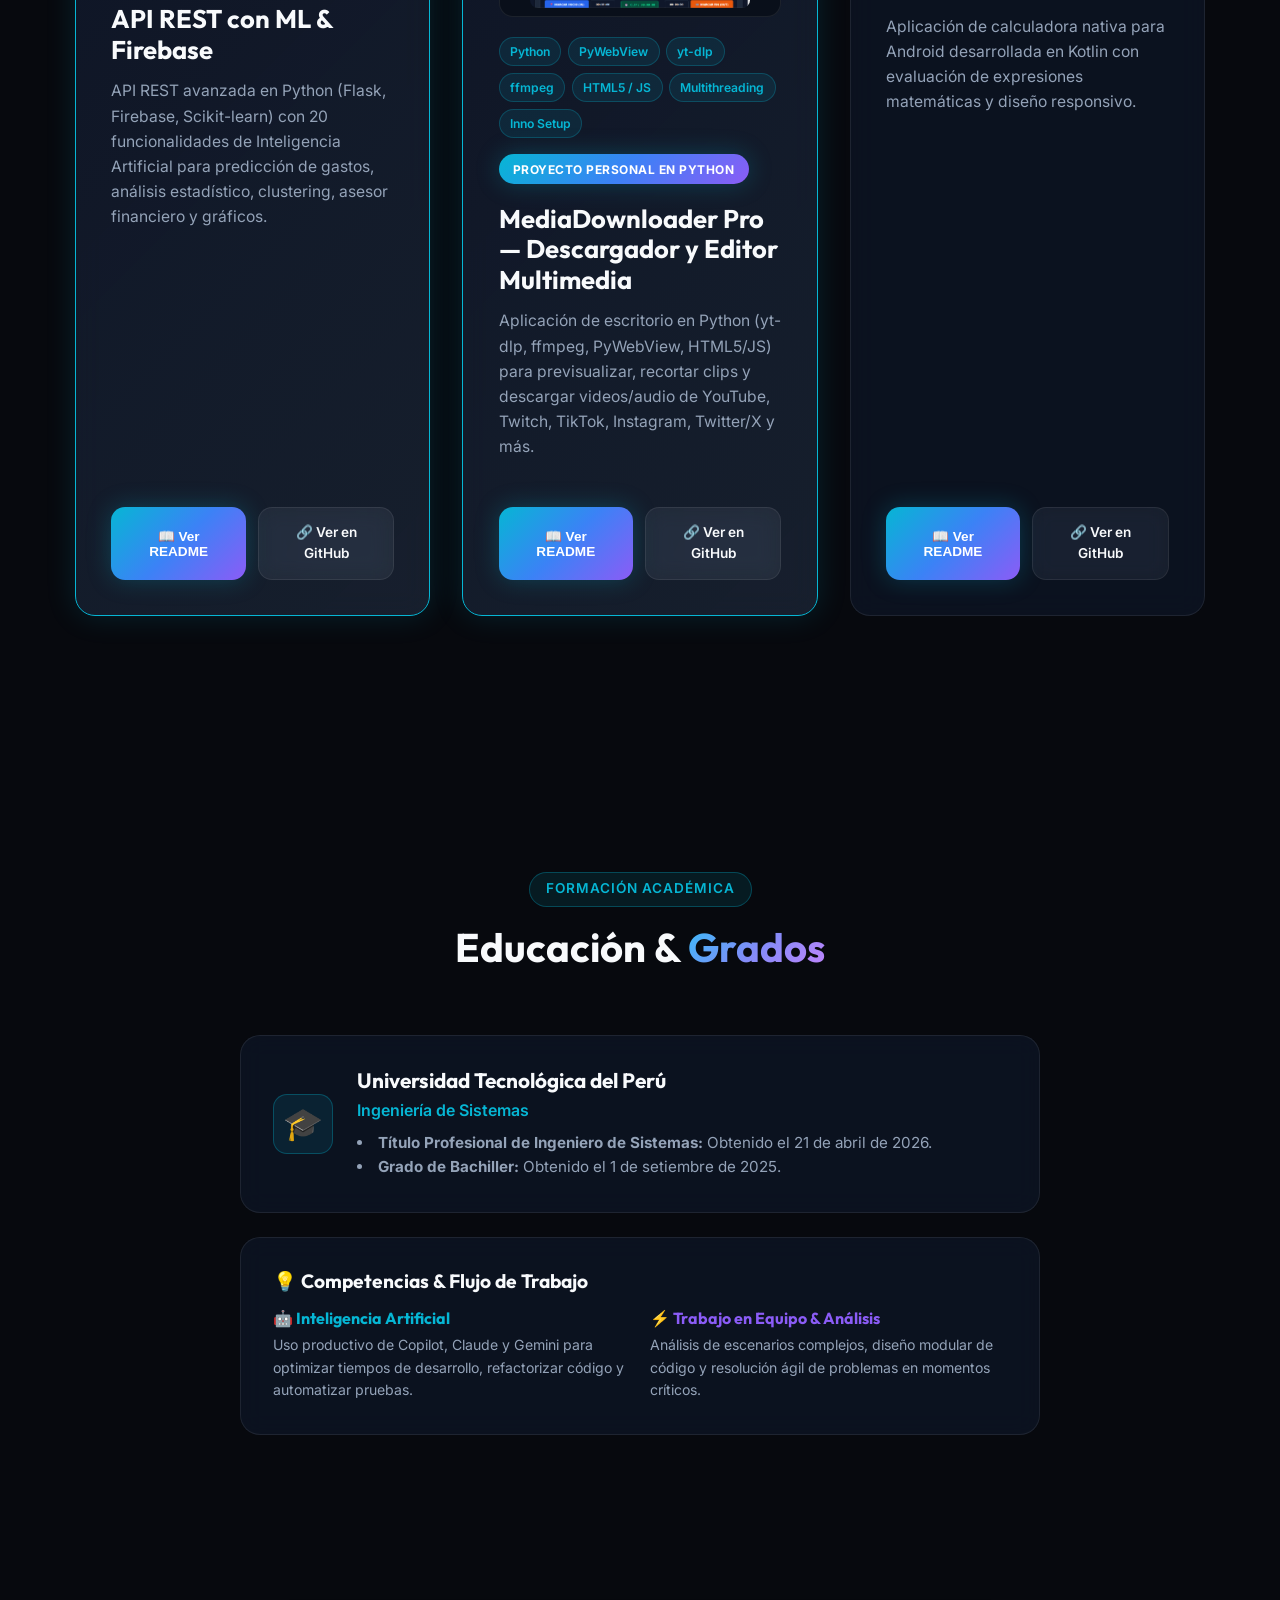
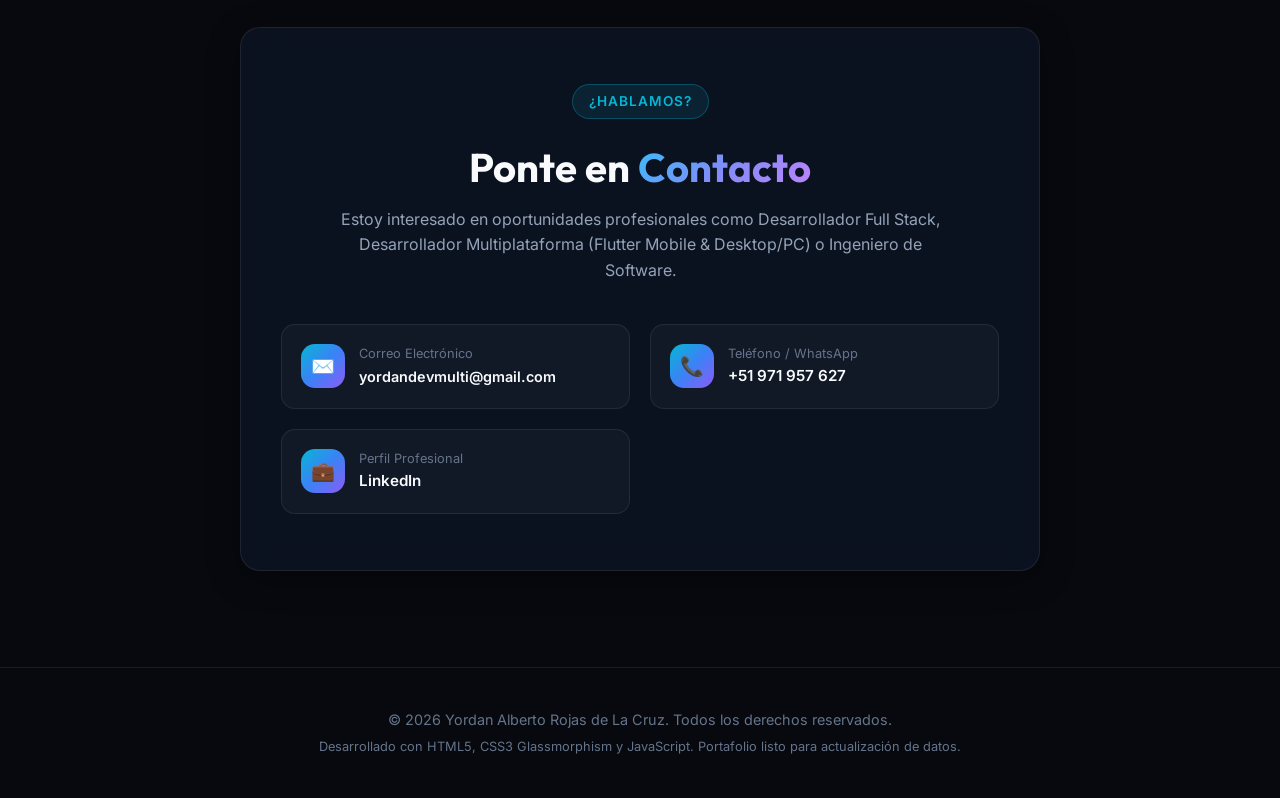
==== commit 0a9e3d9b: "cambio 1.0.5" ====
--- a/index.html
+++ b/index.html
@@ -47,10 +47,6 @@
             </ul>
 
             <div style="display: flex; gap: 0.5rem; align-items: center;">
-                <button onclick="openAdminModal()" class="nav-cta" style="background: rgba(255, 255, 255, 0.08); border: 1px solid var(--border-color);" title="Gestionar Proyectos & Token PAT">
-                    ⚙️ Admin Proyectos
-                </button>
-
                 <a href="#contact" class="nav-cta">
                     ✉️ Contacto
                 </a>
@@ -344,136 +340,7 @@
         </div>
     </div>
 
-    <!-- MODAL DE ADMINISTRACIÓN Y CRUD DE PROYECTOS -->
-    <div class="demo-overlay" id="adminProjectsModal">
-        <div class="demo-modal-container" style="max-width: 1100px;">
-            <div class="demo-modal-header">
-                <div class="demo-modal-title">
-                    <span style="font-size: 1.5rem;">⚙️</span>
-                    <div>
-                        <h3>Panel de Administración & CRUD de Proyectos</h3>
-                        <div style="font-size: 0.8rem; color: var(--text-secondary);">Configura tu Token PAT de GitHub, importa repositorios e edita/elimina proyectos dinámicamente</div>
-                    </div>
-                </div>
-                <button class="demo-close-btn" onclick="closeAdminModal()" title="Cerrar Panel">✕</button>
-            </div>
-
-            <div class="demo-modal-body" style="gap: 2rem;">
-                <!-- SECCIÓN 1: ESTADO DEL TOKEN PAT DE GITHUB -->
-                <div style="background: rgba(15, 23, 42, 0.7); border: 1px solid var(--border-color); border-radius: var(--radius-md); padding: 1.5rem;">
-                    <h4 style="color: var(--accent-cyan); font-size: 1.1rem; margin-bottom: 0.75rem; display: flex; align-items: center; justify-content: space-between;">
-                        <span>🔑 Token de Acceso Personal (PAT de GitHub)</span>
-                        <span id="patStatusBadge" class="pat-badge pat-neutral">⚪ Sin Token PAT</span>
-                    </h4>
-
-                    <p style="font-size: 0.85rem; color: var(--text-secondary); margin-bottom: 1rem;">
-                        El token se guarda <strong>exclusivamente en tu navegador (localStorage)</strong>. Permite a la landing page listar e importar automáticamente tus repositorios <strong>públicos y privados</strong> desde GitHub.
-                    </p>
-
-                    <div style="display: flex; gap: 0.75rem; flex-wrap: wrap;">
-                        <input type="password" id="githubPatInput" placeholder="ghp_xxxxxxxxxxxxxxxxxxxx (GitHub PAT Token)" style="flex: 1; min-width: 260px; padding: 0.65rem 1rem; border-radius: var(--radius-md); background: rgba(10, 15, 26, 0.9); border: 1px solid var(--border-color); color: #fff; font-size: 0.9rem;">
-                        <button onclick="handleSavePAT()" class="btn btn-primary" style="font-size: 0.85rem;">💾 Guardar & Probar Token</button>
-                        <button onclick="handleRemovePAT()" class="btn btn-secondary" style="font-size: 0.85rem; background: rgba(239, 68, 68, 0.15); border-color: rgba(239, 68, 68, 0.3); color: #fca5a5;">🗑️ Borrar Token</button>
-                    </div>
-
-                    <div id="patStatusAlert" style="margin-top: 0.75rem; font-size: 0.85rem; display: none;"></div>
-                </div>
-
-                <!-- SECCIÓN 2: IMPORTADOR DESDE REPOS DE GITHUB -->
-                <div style="background: rgba(15, 23, 42, 0.7); border: 1px solid var(--border-color); border-radius: var(--radius-md); padding: 1.5rem;">
-                    <div style="display: flex; justify-content: space-between; align-items: center; margin-bottom: 1rem; flex-wrap: wrap; gap: 1rem;">
-                        <div>
-                            <h4 style="color: var(--accent-purple); font-size: 1.1rem; margin-bottom: 0.2rem;">📥 Importar Repositorios desde GitHub</h4>
-                            <div style="font-size: 0.82rem; color: var(--text-secondary);">Haz clic en "+ Importar" para agregar automáticamente cualquier repositorio a tu landing page</div>
-                        </div>
-                        <button onclick="handleFetchGitHubRepos()" class="btn btn-secondary" style="font-size: 0.85rem;">🔄 Sincronizar Repositorios de GitHub</button>
-                    </div>
-
-                    <div id="githubReposList" style="max-height: 250px; overflow-y: auto; display: flex; flex-direction: column; gap: 0.6rem; padding-right: 0.5rem;">
-                        <div style="color: var(--text-muted); font-size: 0.85rem; text-align: center; padding: 1rem;">Haz clic en "Sincronizar Repositorios" para escanear tu cuenta de GitHub.</div>
-                    </div>
-                </div>
-
-                <!-- SECCIÓN 3: FORMULARIO CRUD PARA CREAR / EDITAR PROYECTO -->
-                <div style="background: rgba(15, 23, 42, 0.7); border: 1px solid var(--border-color); border-radius: var(--radius-md); padding: 1.5rem;">
-                    <h4 style="color: var(--accent-emerald); font-size: 1.1rem; margin-bottom: 1rem;" id="crudFormTitle">➕ Crear Nuevo Proyecto Personalizado</h4>
-                    
-                    <form id="crudProjectForm" onsubmit="handleSaveProjectForm(event)" style="display: flex; flex-direction: column; gap: 1rem;">
-                        <input type="hidden" id="formProjectId" value="">
-
-                        <div style="display: grid; grid-template-columns: repeat(auto-fit, minmax(240px, 1fr)); gap: 1rem;">
-                            <div>
-                                <label style="display: block; font-size: 0.82rem; color: var(--text-secondary); margin-bottom: 0.3rem;">Título del Proyecto *</label>
-                                <input type="text" id="formProjectTitle" required placeholder="Ej: Gestor Financiero IA" style="width: 100%; padding: 0.6rem 0.8rem; border-radius: var(--radius-sm); background: rgba(10, 15, 26, 0.9); border: 1px solid var(--border-color); color: #fff; font-size: 0.88rem;">
-                            </div>
-
-                            <div>
-                                <label style="display: block; font-size: 0.82rem; color: var(--text-secondary); margin-bottom: 0.3rem;">Categoría *</label>
-                                <select id="formProjectCategory" required style="width: 100%; padding: 0.6rem 0.8rem; border-radius: var(--radius-sm); background: rgba(10, 15, 26, 0.9); border: 1px solid var(--border-color); color: #fff; font-size: 0.88rem;">
-                                    <option value="personales">🚀 Proyecto de Práctica Personal</option>
-                                    <option value="laborales">🏢 Proyecto de Experiencia Laboral</option>
-                                </select>
-                            </div>
-
-                            <div>
-                                <label style="display: block; font-size: 0.82rem; color: var(--text-secondary); margin-bottom: 0.3rem;">Insignia / Badge</label>
-                                <input type="text" id="formProjectBadge" placeholder="Ej: PROYECTO PERSONAL EN PYTHON" style="width: 100%; padding: 0.6rem 0.8rem; border-radius: var(--radius-sm); background: rgba(10, 15, 26, 0.9); border: 1px solid var(--border-color); color: #fff; font-size: 0.88rem;">
-                            </div>
-
-                            <div>
-                                <label style="display: block; font-size: 0.82rem; color: var(--text-secondary); margin-bottom: 0.3rem;">Tecnologías (separadas por coma)</label>
-                                <input type="text" id="formProjectTech" placeholder="Python, Flask, Firebase, Machine Learning" style="width: 100%; padding: 0.6rem 0.8rem; border-radius: var(--radius-sm); background: rgba(10, 15, 26, 0.9); border: 1px solid var(--border-color); color: #fff; font-size: 0.88rem;">
-                            </div>
-
-                            <div>
-                                <label style="display: block; font-size: 0.82rem; color: var(--text-secondary); margin-bottom: 0.3rem;">URL del Repositorio en GitHub</label>
-                                <input type="url" id="formProjectGithubUrl" placeholder="https://github.com/lightsword04/mi-repo" style="width: 100%; padding: 0.6rem 0.8rem; border-radius: var(--radius-sm); background: rgba(10, 15, 26, 0.9); border: 1px solid var(--border-color); color: #fff; font-size: 0.88rem;">
-                            </div>
-
-                            <div>
-                                <label style="display: block; font-size: 0.82rem; color: var(--text-secondary); margin-bottom: 0.3rem;">Ruta de Imagen (Opcional)</label>
-                                <input type="text" id="formProjectImage" placeholder="img/mi-proyecto.png" style="width: 100%; padding: 0.6rem 0.8rem; border-radius: var(--radius-sm); background: rgba(10, 15, 26, 0.9); border: 1px solid var(--border-color); color: #fff; font-size: 0.88rem;">
-                            </div>
-                        </div>
-
-                        <div>
-                            <label style="display: block; font-size: 0.82rem; color: var(--text-secondary); margin-bottom: 0.3rem;">Descripción Breve *</label>
-                            <textarea id="formProjectDesc" required rows="2" placeholder="Resumen del proyecto..." style="width: 100%; padding: 0.6rem 0.8rem; border-radius: var(--radius-sm); background: rgba(10, 15, 26, 0.9); border: 1px solid var(--border-color); color: #fff; font-size: 0.88rem; font-family: inherit;"></textarea>
-                        </div>
-
-                        <div>
-                            <label style="display: block; font-size: 0.82rem; color: var(--text-secondary); margin-bottom: 0.3rem;">Contenido Markdown / README completo</label>
-                            <textarea id="formProjectReadme" rows="5" placeholder="# Título del Proyecto&#10;&#10;Detalles, arquitectura y funcionalidades..." style="width: 100%; padding: 0.6rem 0.8rem; border-radius: var(--radius-sm); background: rgba(10, 15, 26, 0.9); border: 1px solid var(--border-color); color: #fff; font-size: 0.88rem; font-family: monospace;"></textarea>
-                        </div>
-
-                        <div style="display: flex; gap: 0.75rem; justify-content: flex-end;">
-                            <button type="button" onclick="cancelProjectEdit()" class="btn btn-secondary" style="font-size: 0.85rem;">Cancelar</button>
-                            <button type="submit" class="btn btn-primary" style="font-size: 0.85rem;">💾 Guardar Proyecto</button>
-                        </div>
-                    </form>
-                </div>
-
-                <!-- SECCIÓN 4: LISTADO DE PROYECTOS ACTUALES (GESTIÓN DE ACCIONES) -->
-                <div style="background: rgba(15, 23, 42, 0.7); border: 1px solid var(--border-color); border-radius: var(--radius-md); padding: 1.5rem;">
-                    <div style="display: flex; justify-content: space-between; align-items: center; margin-bottom: 1rem; flex-wrap: wrap; gap: 1rem;">
-                        <h4 style="color: var(--accent-cyan); font-size: 1.1rem;">📋 Proyectos en la Landing Page</h4>
-                        <div style="display: flex; gap: 0.5rem;">
-                            <button onclick="handleExportProjectsConfig()" class="btn btn-secondary" style="font-size: 0.85rem;" title="Copiar configuración JS para portfolio-data.js">
-                                📋 Exportar portfolio-data.js
-                            </button>
-                            <button onclick="handleResetProjectsData()" class="btn btn-secondary" style="font-size: 0.85rem; background: rgba(239, 68, 68, 0.15); border-color: rgba(239, 68, 68, 0.3); color: #fca5a5;" title="Restablecer proyectos iniciales">
-                                ↺ Restablecer Iniciales
-                            </button>
-                        </div>
-                    </div>
-
-                    <div id="adminProjectsList" style="display: flex; flex-direction: column; gap: 0.75rem;">
-                        <!-- Se llena dinámicamente -->
-                    </div>
-                </div>
-            </div>
-        </div>
-    </div>
+
 
     <!-- Scripts -->
     <script src="js/github-service.js"></script>
